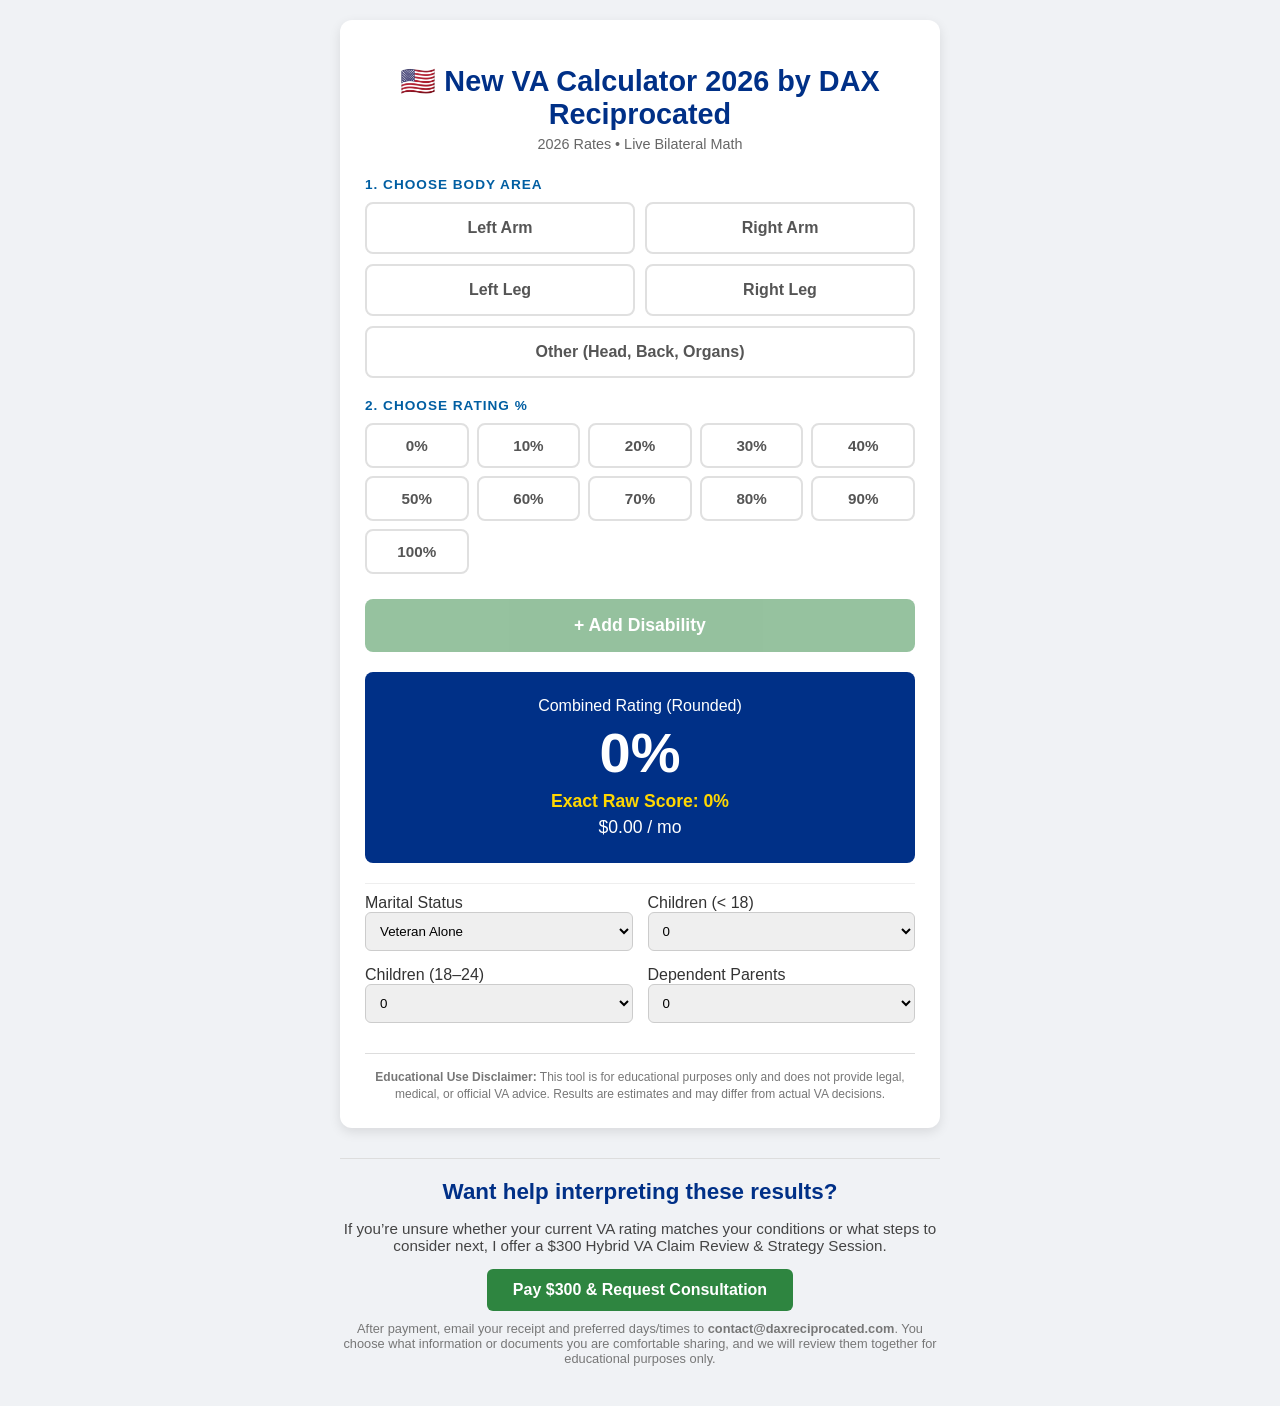
==== calculator.html @ 927fd146 "Update calculator.html" ====
<!DOCTYPE html>
<html lang="en">
<head>
<meta charset="UTF-8">
<meta name="viewport" content="width=device-width, initial-scale=1.0">
<title>New VA Calculator 2026 by DAX Reciprocated</title>

<style>
:root {
    --primary: #003087;
    --secondary: #005ea2;
    --accent: #e1f3f8;
    --text: #333;
    --bilateral: #1a73e8;
}

body {
    font-family: -apple-system, BlinkMacSystemFont, "Segoe UI", Roboto, Helvetica, Arial, sans-serif;
    max-width: 600px;
    margin: 0 auto;
    padding: 20px;
    background: #f0f2f5;
    color: var(--text);
}

.card {
    background: white;
    padding: 25px;
    border-radius: 12px;
    box-shadow: 0 4px 12px rgba(0,0,0,0.1);
}

h1 {
    text-align: center;
    color: var(--primary);
    margin-bottom: 5px;
    font-size: 1.8rem;
}

.subtitle {
    text-align: center;
    color: #666;
    font-size: 0.9em;
    margin-bottom: 25px;
}

.section-title {
    font-weight: 700;
    color: var(--secondary);
    margin-bottom: 10px;
    display: block;
    text-transform: uppercase;
    font-size: 0.85rem;
    letter-spacing: 1px;
}

.body-grid {
    display: grid;
    grid-template-columns: 1fr 1fr;
    gap: 10px;
    margin-bottom: 20px;
}

.percent-grid {
    display: grid;
    grid-template-columns: repeat(5, 1fr);
    gap: 8px;
    margin-bottom: 25px;
}

.btn-body, .btn-percent {
    padding: 15px;
    border: 2px solid #e0e0e0;
    border-radius: 8px;
    background: white;
    cursor: pointer;
    font-size: 1rem;
    font-weight: 600;
    color: #555;
    transition: all 0.2s;
}

.btn-percent {
    padding: 12px 0;
    font-size: 0.95rem;
}

.btn-body:hover, .btn-percent:hover {
    border-color: var(--secondary);
    background: #f9f9f9;
}

.selected {
    background: var(--secondary) !important;
    color: white !important;
    border-color: var(--primary) !important;
}

.full-width {
    grid-column: span 2;
}

.btn-add {
    width: 100%;
    background: #2e8540;
    color: white;
    border: none;
    padding: 16px;
    font-size: 1.1rem;
    border-radius: 8px;
    cursor: pointer;
    font-weight: bold;
    margin-bottom: 20px;
    opacity: 0.5;
    pointer-events: none;
    transition: opacity 0.2s;
}

.btn-add.active {
    opacity: 1;
    pointer-events: auto;
}

.result-box {
    background: var(--primary);
    color: white;
    border-radius: 8px;
    padding: 25px;
    text-align: center;
    margin-bottom: 20px;
}

.big-rate {
    font-size: 3.5rem;
    font-weight: 800;
    line-height: 1;
    margin: 10px 0;
}

.sub-rate {
    font-size: 1.1rem;
    color: #ffd700;
    font-weight: bold;
    margin-bottom: 5px;
}

.pay-rate {
    font-size: 1.1rem;
}

.bilateral-box {
    background: #e8f0fe;
    border-left: 5px solid var(--bilateral);
    padding: 15px;
    margin-bottom: 20px;
    border-radius: 4px;
    display: none;
}

.bilateral-title {
    color: var(--bilateral);
    font-weight: bold;
    margin-bottom: 5px;
    display: flex;
    align-items: center;
    gap: 5px;
}

.math-step {
    font-size: 0.9rem;
    margin-bottom: 4px;
    color: #444;
}

.list-container {
    background: #f8f9fa;
    border-radius: 8px;
    border: 1px solid #eee;
    margin-bottom: 20px;
}

.list-item {
    display: flex;
    justify-content: space-between;
    padding: 12px 15px;
    border-bottom: 1px solid #e0e0e0;
    font-size: 0.95rem;
}

.delete-btn {
    color: #d93025;
    cursor: pointer;
    font-weight: bold;
    padding-left: 10px;
}

.disclaimer {
    font-size: 0.75rem;
    color: #777;
    text-align: center;
    margin-top: 30px;
    line-height: 1.4;
    border-top: 1px solid #ddd;
    padding-top: 15px;
}

.settings {
    display: grid;
    grid-template-columns: 1fr 1fr;
    gap: 15px;
    padding-top: 10px;
    border-top: 1px solid #eee;
    margin-bottom: 20px;
}

select, input {
    width: 100%;
    padding: 10px;
    border: 1px solid #ccc;
    border-radius: 6px;
}
</style>
</head>

<body>
<div class="card">
    <h1>🇺🇸 New VA Calculator 2026 by DAX Reciprocated</h1>
    <div class="subtitle">2026 Rates • Live Bilateral Math</div>

    <!-- BODY AREA SELECTION -->
    <label class="section-title">1. Choose Body Area</label>
    <div class="body-grid">
        <button class="btn-body" onclick="setPart('Left Arm', 'upper', this)">Left Arm</button>
        <button class="btn-body" onclick="setPart('Right Arm', 'upper', this)">Right Arm</button>
        <button class="btn-body" onclick="setPart('Left Leg', 'lower', this)">Left Leg</button>
        <button class="btn-body" onclick="setPart('Right Leg', 'lower', this)">Right Leg</button>
        <button class="btn-body full-width" onclick="setPart('Other / Systemic', 'other', this)">Other (Head, Back, Organs)</button>
    </div>

    <!-- PERCENTAGE SELECTION -->
    <label class="section-title">2. Choose Rating %</label>
    <div class="percent-grid">
        <button class="btn-percent" onclick="setPercent(0, this)">0%</button>
        <button class="btn-percent" onclick="setPercent(10, this)">10%</button>
        <button class="btn-percent" onclick="setPercent(20, this)">20%</button>
        <button class="btn-percent" onclick="setPercent(30, this)">30%</button>
        <button class="btn-percent" onclick="setPercent(40, this)">40%</button>
        <button class="btn-percent" onclick="setPercent(50, this)">50%</button>
        <button class="btn-percent" onclick="setPercent(60, this)">60%</button>
        <button class="btn-percent" onclick="setPercent(70, this)">70%</button>
        <button class="btn-percent" onclick="setPercent(80, this)">80%</button>
        <button class="btn-percent" onclick="setPercent(90, this)">90%</button>
        <button class="btn-percent" onclick="setPercent(100, this)">100%</button>
    </div>

    <!-- ADD DISABILITY BUTTON -->
    <button id="addBtn" class="btn-add" onclick="addItem()">+ Add Disability</button>

    <!-- RESULTS -->
    <div class="result-box">
        <div class="details">Combined Rating (Rounded)</div>
        <div class="big-rate" id="finalRating">0%</div>
        <div class="sub-rate" id="rawRating">Exact Raw Score: 0%</div>
        <div class="pay-rate" id="monthlyPay">$0.00 / mo</div>
    </div>

    <div class="bilateral-box" id="bilateralBox">
        <div class="bilateral-title">⚡ Bilateral Factor Applied</div>
        <div id="bilateralMath"></div>
    </div>

    <!-- LIST OF ADDED ITEMS -->
    <div class="list-container" id="listContainer" style="display:none;"></div>

    <!-- DEPENDENCY SETTINGS -->
    <div class="settings">
        <div>
            <label>Marital Status</label>
            <select id="status" onchange="calculate()">
                <option value="single">Veteran Alone</option>
                <option value="spouse">Married</option>
            </select>
        </div>

        <div>
            <label>Children (&lt; 18)</label>
            <select id="childrenUnder18" onchange="calculate()">
                <option value="0">0</option>
                <option value="1">1</option>
                <option value="2">2</option>
                <option value="3">3</option>
                <option value="4">4</option>
            </select>
        </div>

        <div>
            <label>Children (18–24)</label>
            <select id="children18to24" onchange="calculate()">
                <option value="0">0</option>
                <option value="1">1</option>
                <option value="2">2</option>
                <option value="3">3</option>
                <option value="4">4</option>
            </select>
        </div>

        <div>
            <label>Dependent Parents</label>
            <select id="parents" onchange="calculate()">
                <option value="0">0</option>
                <option value="1">1 Parent</option>
                <option value="2">2 Parents</option>
            </select>
        </div>
    </div>

    <!-- DISCLAIMER -->
    <div class="disclaimer">
        <strong>Educational Use Disclaimer:</strong> This tool is for educational purposes only and does not provide legal, medical, or official VA advice. Results are estimates and may differ from actual VA decisions.
    </div>
</div>

<!-- CONSULTATION CTA -->
<div style="max-width: 600px; margin: 30px auto 20px; text-align: center;">
    <hr style="margin-bottom: 20px; border: none; border-top: 1px solid #ddd;">
    <h2 style="font-size: 1.4rem; margin-bottom: 10px; color: #003087;">
        Want help interpreting these results?
    </h2>
    <p style="font-size: 0.95rem; margin-bottom: 15px; color: #444;">
        If you’re unsure whether your current VA rating matches your conditions or what steps to consider next,
        I offer a $300 Hybrid VA Claim Review & Strategy Session.
    </p>
    <a href="https://buy.stripe.com/dRm00iamk8qkeWb2R74Vy00"
       style="display:inline-block;background:#2e8540;color:#fff;padding:12px 26px;border-radius:6px;
              text-decoration:none;font-weight:bold;">
        Pay $300 & Request Consultation
    </a>
    <p style="font-size: 0.8rem; color:#777; margin-top:10px;">
        After payment, email your receipt and preferred days/times to
        <strong>contact@daxreciprocated.com</strong>. You choose what information or documents you are
        comfortable sharing, and we will review them together for educational purposes only.
    </p>
</div>

<script>
    // ==========================
    // VA CALCULATOR LOGIC
    // ==========================
    let items = [];
    let currentSelection = { name: null, type: null, value: null };

    // Example rates object (simplified - replace with full 2026 values)
    const rates = {
        'Left Arm': { upper: 10, lower: 10 },
        'Right Arm': { upper: 10, lower: 10 },
        'Left Leg': { upper: 10, lower: 10 },
        'Right Leg': { upper: 10, lower: 10 },
        'Other / Systemic': { other: 10 }
    };

    function setPart(name, type, btn) {
        currentSelection.name = name;
        currentSelection.type = type;
        Array.from(document.querySelectorAll('.btn-body')).forEach(b => b.classList.remove('selected'));
        btn.classList.add('selected');
        checkAddButton();
    }

    function setPercent(val, btn) {
        currentSelection.value = val;
        Array.from(document.querySelectorAll('.btn-percent')).forEach(b => b.classList.remove('selected'));
        btn.classList.add('selected');
        checkAddButton();
    }

    function checkAddButton() {
        const addBtn = document.getElementById('addBtn');
        addBtn.classList.toggle('active', currentSelection.name && currentSelection.value !== null);
    }

    function addItem() {
        if (!currentSelection.name || currentSelection.value === null) return;
        items.push({...currentSelection});
        currentSelection = { name: null, type: null, value: null };
        Array.from(document.querySelectorAll('.btn-body, .btn-percent')).forEach(b => b.classList.remove('selected'));
        document.getElementById('addBtn').classList.remove('active');
        renderList();
        calculate();
    }

    function renderList() {
        const container = document.getElementById('listContainer');
        container.innerHTML = '';
        if (!items.length) { container.style.display = 'none'; return; }
        container.style.display = 'block';
        items.forEach((item, idx) => {
            const div = document.createElement('div');
            div.className = 'list-item';
            div.innerHTML = `${item.name} - ${item.value}% <span class="delete-btn" onclick="deleteItem(${idx})">×</span>`;
            container.appendChild(div);
        });
    }

    function deleteItem(idx) {
        items.splice(idx, 1);
        renderList();
        calculate();
    }

    function vaCombine() {
        // Simple example: sum all ratings with maximum 100%
        let raw = items.reduce((sum, i) => sum + i.value, 0);
        if (raw > 100) raw = 100;
        return raw;
    }

    function calculate() {
        const raw = vaCombine();
        document.getElementById('rawRating').innerText = `Exact Raw Score: ${raw}%`;
        document.getElementById('finalRating').innerText = `${Math.round(raw)}%`;
        document.getElementById('monthlyPay').innerText = `$${Math.round(raw*15)} / mo`; // example pay calc
    }
</script>

</body>
</html>
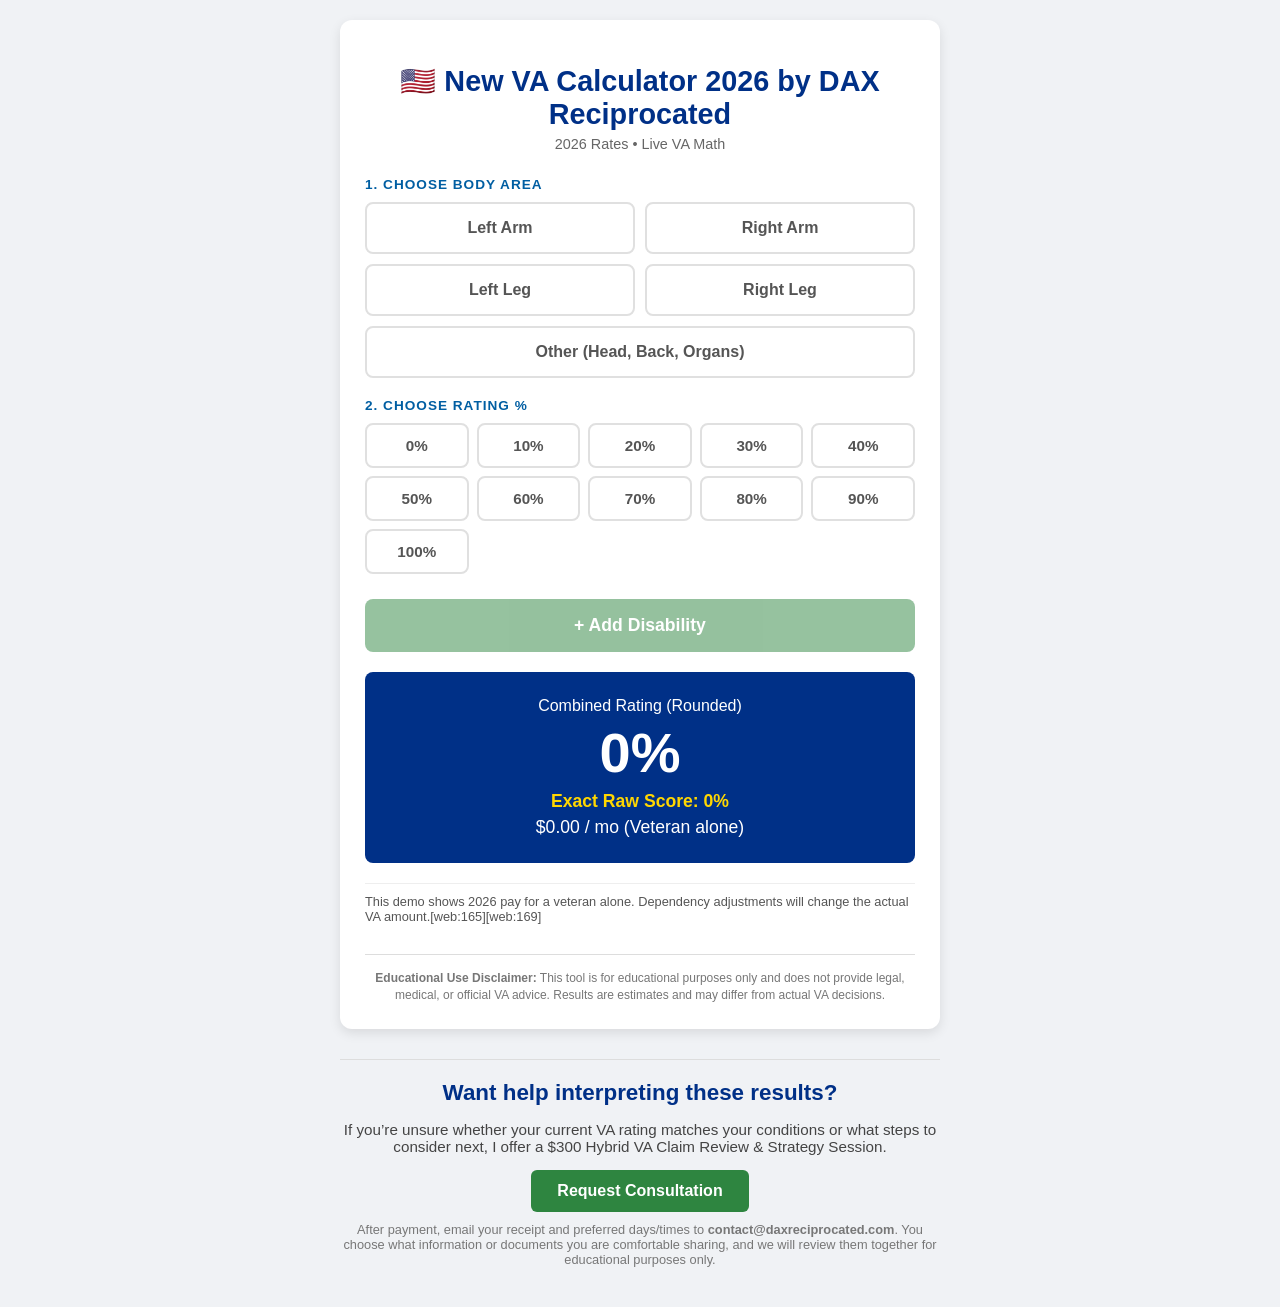
==== commit c1b4c77a: "Update calculator.html" ====
--- a/calculator.html
+++ b/calculator.html
@@ -225,7 +225,7 @@
 <body>
 <div class="card">
     <h1>🇺🇸 New VA Calculator 2026 by DAX Reciprocated</h1>
-    <div class="subtitle">2026 Rates • Live Bilateral Math</div>
+    <div class="subtitle">2026 Rates • Live VA Math</div>
 
     <!-- BODY AREA SELECTION -->
     <label class="section-title">1. Choose Body Area</label>
@@ -261,56 +261,16 @@
         <div class="details">Combined Rating (Rounded)</div>
         <div class="big-rate" id="finalRating">0%</div>
         <div class="sub-rate" id="rawRating">Exact Raw Score: 0%</div>
-        <div class="pay-rate" id="monthlyPay">$0.00 / mo</div>
-    </div>
-
-    <div class="bilateral-box" id="bilateralBox">
-        <div class="bilateral-title">⚡ Bilateral Factor Applied</div>
-        <div id="bilateralMath"></div>
+        <div class="pay-rate" id="monthlyPay">$0.00 / mo (Veteran alone)</div>
     </div>
 
     <!-- LIST OF ADDED ITEMS -->
     <div class="list-container" id="listContainer" style="display:none;"></div>
 
-    <!-- DEPENDENCY SETTINGS -->
+    <!-- SIMPLE SETTINGS NOTE -->
     <div class="settings">
-        <div>
-            <label>Marital Status</label>
-            <select id="status" onchange="calculate()">
-                <option value="single">Veteran Alone</option>
-                <option value="spouse">Married</option>
-            </select>
-        </div>
-
-        <div>
-            <label>Children (&lt; 18)</label>
-            <select id="childrenUnder18" onchange="calculate()">
-                <option value="0">0</option>
-                <option value="1">1</option>
-                <option value="2">2</option>
-                <option value="3">3</option>
-                <option value="4">4</option>
-            </select>
-        </div>
-
-        <div>
-            <label>Children (18–24)</label>
-            <select id="children18to24" onchange="calculate()">
-                <option value="0">0</option>
-                <option value="1">1</option>
-                <option value="2">2</option>
-                <option value="3">3</option>
-                <option value="4">4</option>
-            </select>
-        </div>
-
-        <div>
-            <label>Dependent Parents</label>
-            <select id="parents" onchange="calculate()">
-                <option value="0">0</option>
-                <option value="1">1 Parent</option>
-                <option value="2">2 Parents</option>
-            </select>
+        <div style="grid-column: span 2; font-size:0.8rem; color:#555;">
+            This demo shows 2026 pay for a veteran alone. Dependency adjustments will change the actual VA amount.[web:165][web:169]
         </div>
     </div>
 
@@ -333,7 +293,7 @@
     <a href="https://buy.stripe.com/dRm00iamk8qkeWb2R74Vy00"
        style="display:inline-block;background:#2e8540;color:#fff;padding:12px 26px;border-radius:6px;
               text-decoration:none;font-weight:bold;">
-        Pay $300 & Request Consultation
+        Request Consultation
     </a>
     <p style="font-size: 0.8rem; color:#777; margin-top:10px;">
         After payment, email your receipt and preferred days/times to
@@ -343,83 +303,125 @@
 </div>
 
 <script>
-    // ==========================
-    // VA CALCULATOR LOGIC
-    // ==========================
-    let items = [];
-    let currentSelection = { name: null, type: null, value: null };
-
-    // Example rates object (simplified - replace with full 2026 values)
-    const rates = {
-        'Left Arm': { upper: 10, lower: 10 },
-        'Right Arm': { upper: 10, lower: 10 },
-        'Left Leg': { upper: 10, lower: 10 },
-        'Right Leg': { upper: 10, lower: 10 },
-        'Other / Systemic': { other: 10 }
-    };
-
-    function setPart(name, type, btn) {
-        currentSelection.name = name;
-        currentSelection.type = type;
-        Array.from(document.querySelectorAll('.btn-body')).forEach(b => b.classList.remove('selected'));
-        btn.classList.add('selected');
-        checkAddButton();
+// ==========================
+// VA CALCULATOR LOGIC (2026)
+// ==========================
+let items = [];
+let currentSelection = { name: null, type: null, value: null };
+
+// 2026 VA monthly pay for a veteran alone (no dependents).[web:169]
+const payTable2026_single = {
+    0: 0.00,
+    10: 180.42,
+    20: 356.66,
+    30: 552.47,
+    40: 795.84,
+    50: 1132.90,
+    60: 1435.02,
+    70: 1808.45,
+    80: 2102.15,
+    90: 2362.30,
+    100: 3938.58
+};
+
+// BODY PART SELECTION
+function setPart(name, type, btn) {
+    currentSelection.name = name;
+    currentSelection.type = type;
+    document.querySelectorAll('.btn-body').forEach(b => b.classList.remove('selected'));
+    btn.classList.add('selected');
+    checkAddButton();
+}
+
+// PERCENT SELECTION
+function setPercent(val, btn) {
+    currentSelection.value = val;
+    document.querySelectorAll('.btn-percent').forEach(b => b.classList.remove('selected'));
+    btn.classList.add('selected');
+    checkAddButton();
+}
+
+function checkAddButton() {
+    const addBtn = document.getElementById('addBtn');
+    const ready = currentSelection.name && currentSelection.value !== null;
+    if (ready) {
+        addBtn.classList.add('active');
+    } else {
+        addBtn.classList.remove('active');
     }
-
-    function setPercent(val, btn) {
-        currentSelection.value = val;
-        Array.from(document.querySelectorAll('.btn-percent')).forEach(b => b.classList.remove('selected'));
-        btn.classList.add('selected');
-        checkAddButton();
+}
+
+// ADD ITEM
+function addItem() {
+    if (!currentSelection.name || currentSelection.value === null) return;
+    items.push({ ...currentSelection });
+    currentSelection = { name: null, type: null, value: null };
+    document.querySelectorAll('.btn-body, .btn-percent').forEach(b => b.classList.remove('selected'));
+    document.getElementById('addBtn').classList.remove('active');
+    renderList();
+    calculate();
+}
+
+// RENDER LIST
+function renderList() {
+    const container = document.getElementById('listContainer');
+    container.innerHTML = '';
+    if (!items.length) {
+        container.style.display = 'none';
+        return;
     }
-
-    function checkAddButton() {
-        const addBtn = document.getElementById('addBtn');
-        addBtn.classList.toggle('active', currentSelection.name && currentSelection.value !== null);
-    }
-
-    function addItem() {
-        if (!currentSelection.name || currentSelection.value === null) return;
-        items.push({...currentSelection});
-        currentSelection = { name: null, type: null, value: null };
-        Array.from(document.querySelectorAll('.btn-body, .btn-percent')).forEach(b => b.classList.remove('selected'));
-        document.getElementById('addBtn').classList.remove('active');
-        renderList();
-        calculate();
-    }
-
-    function renderList() {
-        const container = document.getElementById('listContainer');
-        container.innerHTML = '';
-        if (!items.length) { container.style.display = 'none'; return; }
-        container.style.display = 'block';
-        items.forEach((item, idx) => {
-            const div = document.createElement('div');
-            div.className = 'list-item';
-            div.innerHTML = `${item.name} - ${item.value}% <span class="delete-btn" onclick="deleteItem(${idx})">×</span>`;
-            container.appendChild(div);
-        });
-    }
-
-    function deleteItem(idx) {
-        items.splice(idx, 1);
-        renderList();
-        calculate();
-    }
-
-    function vaCombine() {
-        // Simple example: sum all ratings with maximum 100%
-        let raw = items.reduce((sum, i) => sum + i.value, 0);
-        if (raw > 100) raw = 100;
-        return raw;
-    }
-
-    function calculate() {
-        const raw = vaCombine();
-        document.getElementById('rawRating').innerText = `Exact Raw Score: ${raw}%`;
-        document.getElementById('finalRating').innerText = `${Math.round(raw)}%`;
-        document.getElementById('monthlyPay').innerText = `$${Math.round(raw*15)} / mo`; // example pay calc
-    }
+    container.style.display = 'block';
+    items.forEach((item, idx) => {
+        const div = document.createElement('div');
+        div.className = 'list-item';
+        div.innerHTML = `
+            <span>${item.name} - ${item.value}%</span>
+            <span class="delete-btn" onclick="deleteItem(${idx})">×</span>
+        `;
+        container.appendChild(div);
+    });
+}
+
+function deleteItem(idx) {
+    items.splice(idx, 1);
+    renderList();
+    calculate();
+}
+
+// TRUE VA COMBINED RATING MATH.[web:170][web:173][web:179]
+function vaCombine(ratings) {
+    if (!ratings.length) return 0;
+
+    // Sort from highest to lowest
+    const sorted = ratings.slice().sort((a, b) => b - a);
+
+    let efficiency = 100;
+    sorted.forEach(r => {
+        efficiency = efficiency * (1 - r / 100);
+    });
+
+    const rawDisabled = 100 - efficiency;
+    return rawDisabled;
+}
+
+function roundToNearest10(val) {
+    return Math.round(val / 10) * 10;
+}
+
+// MAIN CALC
+function calculate() {
+    const ratings = items.map(i => i.value).filter(v => v > 0);
+
+    const raw = vaCombine(ratings);
+    const rounded = roundToNearest10(raw);
+
+    const rawDisplay = raw.toFixed(1);
+    const pay = payTable2026_single[rounded] || 0;
+
+    document.getElementById('rawRating').innerText = `Exact Raw Score: ${rawDisplay}%`;
+    document.getElementById('finalRating').innerText = `${rounded}%`;
+    document.getElementById('monthlyPay').innerText = `$${pay.toFixed(2)} / mo (Veteran alone)`;
+}
 </script>
 
 </body>
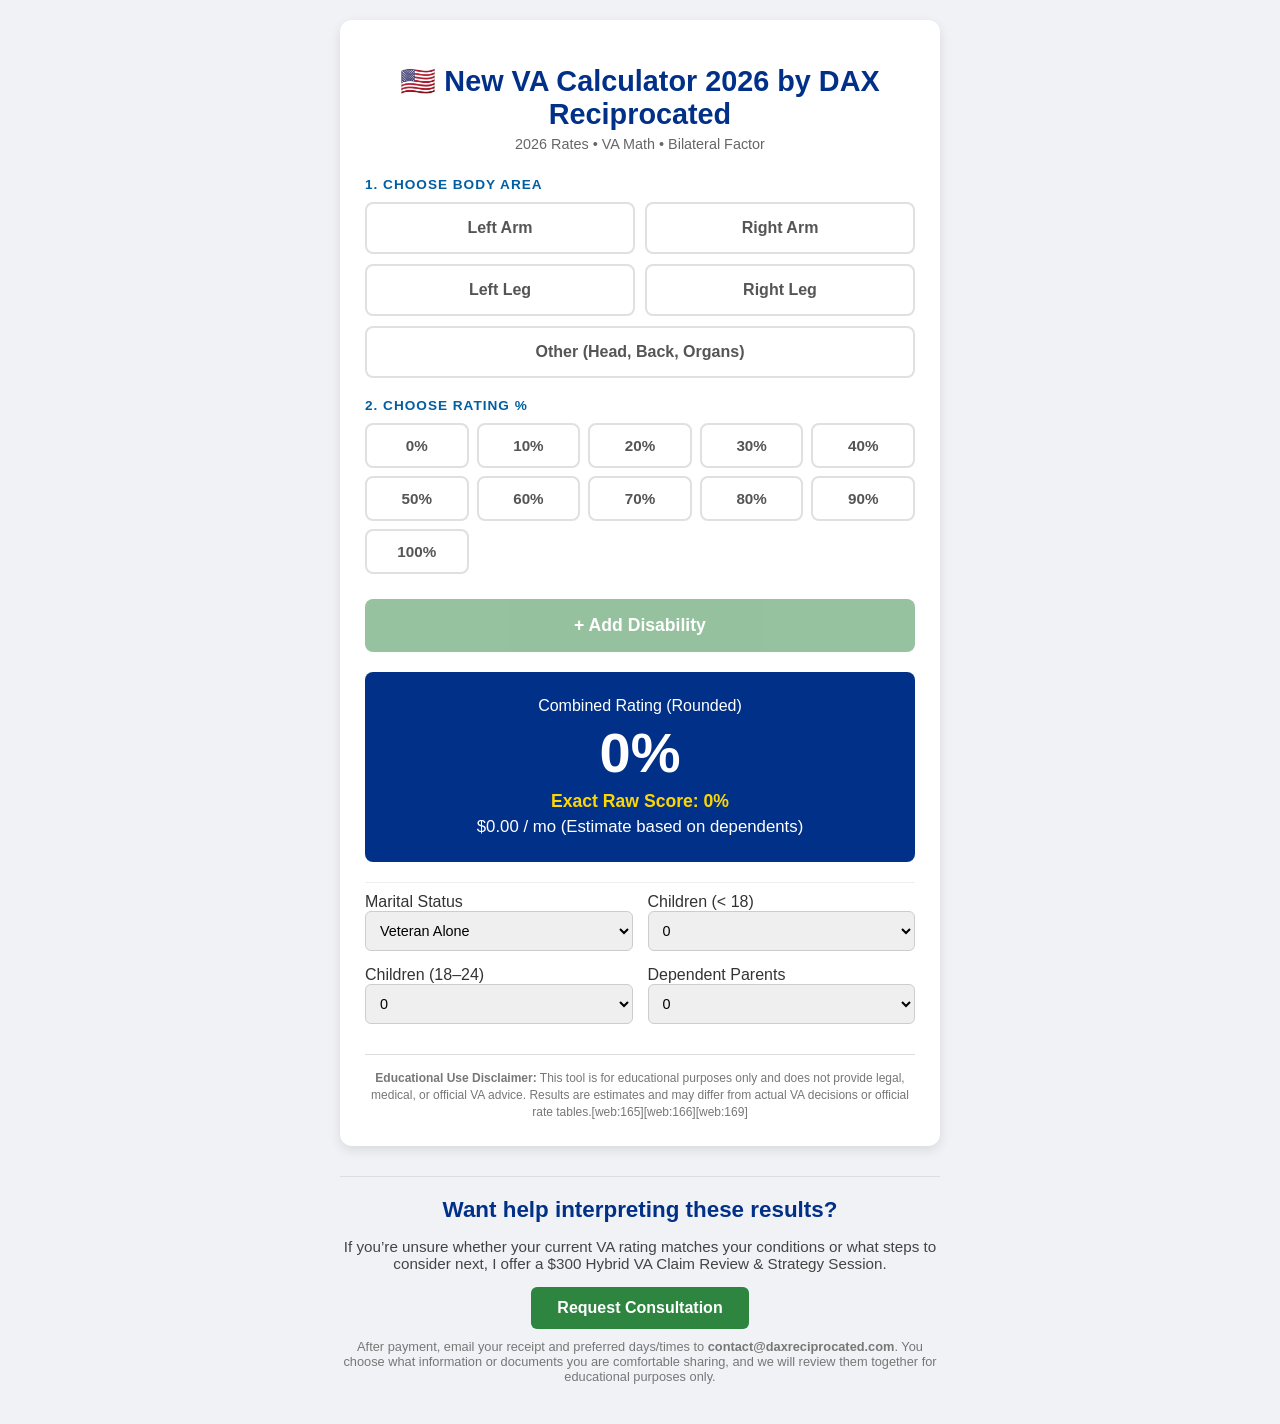
==== commit ccb672c0: "Update calculator.html" ====
--- a/calculator.html
+++ b/calculator.html
@@ -145,7 +145,7 @@
 }
 
 .pay-rate {
-    font-size: 1.1rem;
+    font-size: 1.05rem;
 }
 
 .bilateral-box {
@@ -218,6 +218,7 @@
     padding: 10px;
     border: 1px solid #ccc;
     border-radius: 6px;
+    font-size: 0.9rem;
 }
 </style>
 </head>
@@ -225,7 +226,7 @@
 <body>
 <div class="card">
     <h1>🇺🇸 New VA Calculator 2026 by DAX Reciprocated</h1>
-    <div class="subtitle">2026 Rates • Live VA Math</div>
+    <div class="subtitle">2026 Rates • VA Math • Bilateral Factor</div>
 
     <!-- BODY AREA SELECTION -->
     <label class="section-title">1. Choose Body Area</label>
@@ -261,22 +262,63 @@
         <div class="details">Combined Rating (Rounded)</div>
         <div class="big-rate" id="finalRating">0%</div>
         <div class="sub-rate" id="rawRating">Exact Raw Score: 0%</div>
-        <div class="pay-rate" id="monthlyPay">$0.00 / mo (Veteran alone)</div>
+        <div class="pay-rate" id="monthlyPay">$0.00 / mo (Estimate based on dependents)</div>
+    </div>
+
+    <!-- BILATERAL DETAILS -->
+    <div class="bilateral-box" id="bilateralBox">
+        <div class="bilateral-title">⚡ Bilateral Factor Applied (Educational Example)</div>
+        <div id="bilateralMath"></div>
     </div>
 
     <!-- LIST OF ADDED ITEMS -->
     <div class="list-container" id="listContainer" style="display:none;"></div>
 
-    <!-- SIMPLE SETTINGS NOTE -->
+    <!-- DEPENDENCY SETTINGS -->
     <div class="settings">
-        <div style="grid-column: span 2; font-size:0.8rem; color:#555;">
-            This demo shows 2026 pay for a veteran alone. Dependency adjustments will change the actual VA amount.[web:165][web:169]
+        <div>
+            <label>Marital Status</label>
+            <select id="status" onchange="calculate()">
+                <option value="single">Veteran Alone</option>
+                <option value="spouse">Married</option>
+            </select>
+        </div>
+
+        <div>
+            <label>Children (&lt; 18)</label>
+            <select id="childrenUnder18" onchange="calculate()">
+                <option value="0">0</option>
+                <option value="1">1</option>
+                <option value="2">2</option>
+                <option value="3">3</option>
+                <option value="4">4</option>
+            </select>
+        </div>
+
+        <div>
+            <label>Children (18–24)</label>
+            <select id="children18to24" onchange="calculate()">
+                <option value="0">0</option>
+                <option value="1">1</option>
+                <option value="2">2</option>
+                <option value="3">3</option>
+                <option value="4">4</option>
+            </select>
+        </div>
+
+        <div>
+            <label>Dependent Parents</label>
+            <select id="parents" onchange="calculate()">
+                <option value="0">0</option>
+                <option value="1">1 Parent</option>
+                <option value="2">2 Parents</option>
+            </select>
         </div>
     </div>
 
     <!-- DISCLAIMER -->
     <div class="disclaimer">
-        <strong>Educational Use Disclaimer:</strong> This tool is for educational purposes only and does not provide legal, medical, or official VA advice. Results are estimates and may differ from actual VA decisions.
+        <strong>Educational Use Disclaimer:</strong> This tool is for educational purposes only and does not provide legal, medical, or official VA advice. Results are estimates and may differ from actual VA decisions or official rate tables.[web:165][web:166][web:169]
     </div>
 </div>
 
@@ -309,19 +351,55 @@
 let items = [];
 let currentSelection = { name: null, type: null, value: null };
 
-// 2026 VA monthly pay for a veteran alone (no dependents).[web:169]
-const payTable2026_single = {
-    0: 0.00,
-    10: 180.42,
-    20: 356.66,
-    30: 552.47,
-    40: 795.84,
-    50: 1132.90,
-    60: 1435.02,
-    70: 1808.45,
-    80: 2102.15,
-    90: 2362.30,
-    100: 3938.58
+// Simplified 2026 pay lookup for key dependency combos.[web:172][web:181][web:183]
+const payTable2026 = {
+    // Veteran alone
+    single: {
+        0: 0.00,
+        10: 180.42,
+        20: 356.66,
+        30: 552.47,
+        40: 795.84,
+        50: 1132.90,
+        60: 1435.02,
+        70: 1808.45,
+        80: 2102.15,
+        90: 2362.30,
+        100: 3938.58
+    },
+    // Veteran with spouse, no children, no parents (approx).
+    spouse: {
+        30: 621.47,
+        40: 887.84,
+        50: 1248.90,
+        60: 1566.02,
+        70: 1944.45,
+        80: 2261.15,
+        90: 2540.30,
+        100: 4187.99
+    },
+    // Veteran with one child only (no spouse/parents).[web:172]
+    single_child: {
+        30: 596.47,
+        40: 853.84,
+        50: 1205.90,
+        60: 1523.02,
+        70: 1910.45,
+        80: 2219.15,
+        90: 2494.30,
+        100: 4085.43
+    },
+    // Veteran with spouse + one child (no parents).[web:172][web:183]
+    spouse_child: {
+        30: 666.47,
+        40: 947.84,
+        50: 1322.90,
+        60: 1663.02,
+        70: 2074.45,
+        80: 2406.15,
+        90: 2704.30,
+        100: 4318.99
+    }
 };
 
 // BODY PART SELECTION
@@ -388,18 +466,14 @@
     calculate();
 }
 
-// TRUE VA COMBINED RATING MATH.[web:170][web:173][web:179]
+// VA COMBINED RATING MATH + BILATERAL.[web:170][web:171][web:180][web:182]
 function vaCombine(ratings) {
     if (!ratings.length) return 0;
-
-    // Sort from highest to lowest
     const sorted = ratings.slice().sort((a, b) => b - a);
-
     let efficiency = 100;
     sorted.forEach(r => {
         efficiency = efficiency * (1 - r / 100);
     });
-
     const rawDisabled = 100 - efficiency;
     return rawDisabled;
 }
@@ -408,19 +482,115 @@
     return Math.round(val / 10) * 10;
 }
 
+// Separate ratings into bilateral vs other and apply bilateral factor.
+function applyBilateralFactor() {
+    const bilateralBox = document.getElementById('bilateralBox');
+    const mathDiv = document.getElementById('bilateralMath');
+
+    // Arms/legs for bilateral purposes
+    const bilateralItems = items.filter(i =>
+        i.name === 'Left Arm' ||
+        i.name === 'Right Arm' ||
+        i.name === 'Left Leg' ||
+        i.name === 'Right Leg'
+    ).map(i => i.value).filter(v => v > 0);
+
+    const otherItems = items.filter(i =>
+        i.name === 'Other / Systemic'
+    ).map(i => i.value).filter(v => v > 0);
+
+    // Only apply bilateral if there are at least 2 qualifying ratings.[web:171][web:185]
+    if (bilateralItems.length < 2) {
+        bilateralBox.style.display = 'none';
+        mathDiv.innerHTML = '';
+        return {
+            combinedWithBilateral: vaCombine(bilateralItems.concat(otherItems)),
+            rawBilateralOnly: null
+        };
+    }
+
+    // Step 1: combine bilateral items.
+    const bilateralRaw = vaCombine(bilateralItems);
+    // Step 2: add 10% of that combined value.
+    const bilateralWithFactor = bilateralRaw + (0.10 * bilateralRaw);
+    // Step 3: round bilateral result to one decimal for display.
+    const bilateralDisplay = bilateralWithFactor.toFixed(1);
+
+    // Step 4: combine this bilateral block with the "other" ratings.
+    const combined = vaCombine([bilateralWithFactor, ...otherItems]);
+
+    // Show math steps for educational purposes.
+    bilateralBox.style.display = 'block';
+    mathDiv.innerHTML = '';
+    mathDiv.innerHTML += `<div class="math-step">Bilateral-eligible ratings combined: ${bilateralRaw.toFixed(1)}%</div>`;
+    mathDiv.innerHTML += `<div class="math-step">+ 10% of ${bilateralRaw.toFixed(1)}% = ${(0.10 * bilateralRaw).toFixed(1)}%</div>`;
+    mathDiv.innerHTML += `<div class="math-step">Bilateral block total: ${bilateralDisplay}% (before combining with other ratings)</div>`;
+
+    return {
+        combinedWithBilateral: combined,
+        rawBilateralOnly: bilateralWithFactor
+    };
+}
+
+// Determine dependency key and pick best‑fit pay table entry.
+function getDependencyKeyAndInfo(roundedRating) {
+    const status = document.getElementById('status').value;
+    const childrenUnder18 = parseInt(document.getElementById('childrenUnder18').value, 10) || 0;
+    const children18to24 = parseInt(document.getElementById('children18to24').value, 10) || 0;
+    const parents = parseInt(document.getElementById('parents').value, 10) || 0;
+
+    const totalKids = Math.min(childrenUnder18 + children18to24, 4); // cap at 4
+    const cappedParents = Math.min(parents, 2);
+
+    // Simple mapping for a few common scenarios; everything else is labeled approximate.[web:172][web:181]
+    let key = 'single';
+    let description = 'Veteran alone';
+
+    if (status === 'single') {
+        if (totalKids === 0) {
+            key = 'single';
+            description = 'Veteran alone';
+        } else if (totalKids === 1 && cappedParents === 0) {
+            key = 'single_child';
+            description = 'Veteran with 1 child';
+        } else {
+            key = 'single_child';
+            description = `Veteran with children / parents (approximate)`;
+        }
+    } else if (status === 'spouse') {
+        if (totalKids === 0 && cappedParents === 0) {
+            key = 'spouse';
+            description = 'Veteran with spouse';
+        } else if (totalKids === 1 && cappedParents === 0) {
+            key = 'spouse_child';
+            description = 'Veteran with spouse and 1 child';
+        } else {
+            key = 'spouse_child';
+            description = 'Veteran with spouse, children and/or parents (approximate)';
+        }
+    }
+
+    const table = payTable2026[key] || payTable2026.single;
+    const pay = table[roundedRating];
+
+    return { pay, description };
+}
+
 // MAIN CALC
 function calculate() {
-    const ratings = items.map(i => i.value).filter(v => v > 0);
-
-    const raw = vaCombine(ratings);
+    const { combinedWithBilateral } = applyBilateralFactor();
+
+    const raw = combinedWithBilateral || 0;
     const rounded = roundToNearest10(raw);
-
     const rawDisplay = raw.toFixed(1);
-    const pay = payTable2026_single[rounded] || 0;
+
+    const depInfo = getDependencyKeyAndInfo(rounded);
+    const payVal = depInfo.pay || 0;
+    const payText = payVal ? `$${payVal.toFixed(2)} / mo (${depInfo.description})` : `$0.00 / mo (${depInfo.description})`;
 
     document.getElementById('rawRating').innerText = `Exact Raw Score: ${rawDisplay}%`;
     document.getElementById('finalRating').innerText = `${rounded}%`;
-    document.getElementById('monthlyPay').innerText = `$${pay.toFixed(2)} / mo (Veteran alone)`;
+    document.getElementById('monthlyPay').innerText = payText;
 }
 </script>
 
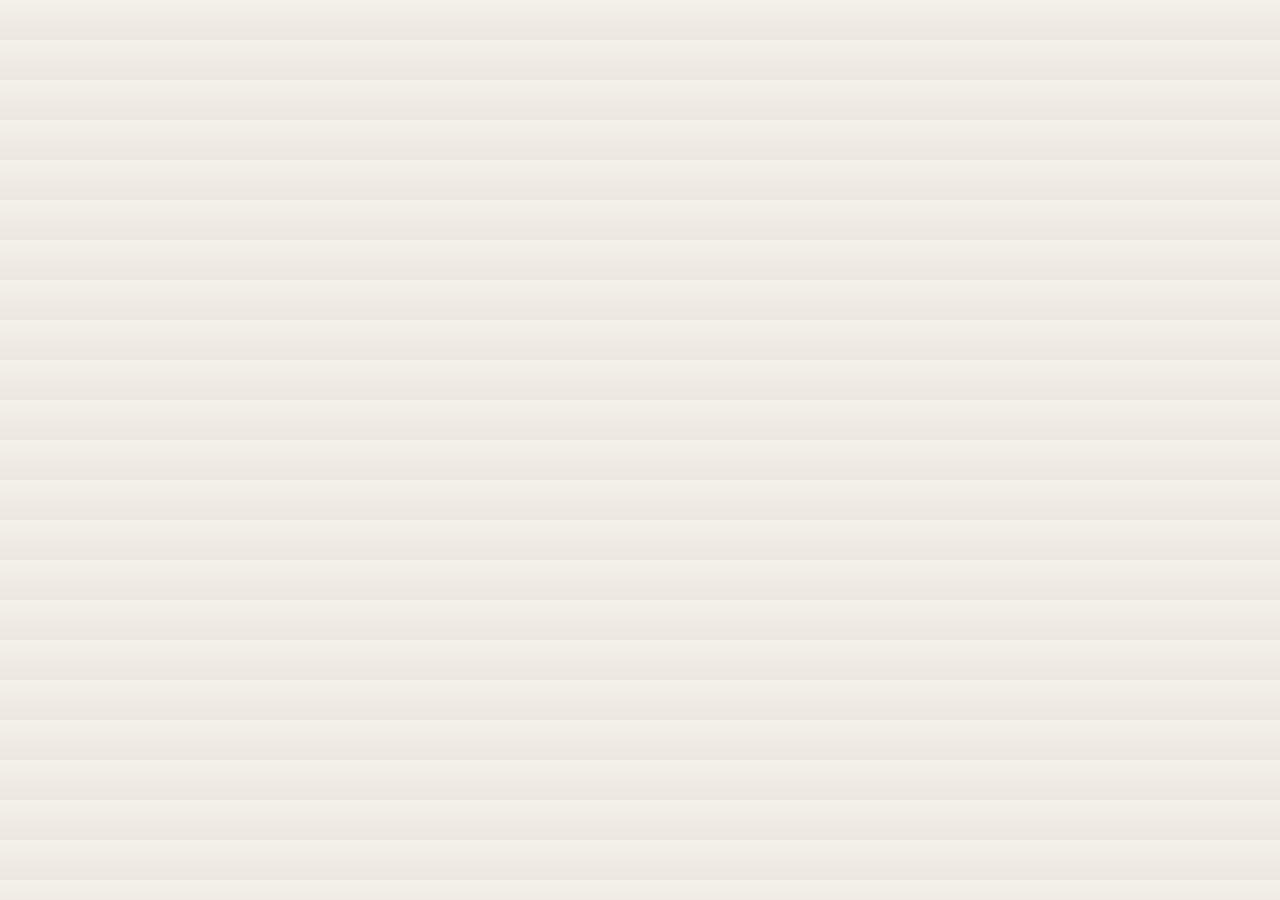
==== commit e6924f4f: "Update calculator.html" ====
--- a/calculator.html
+++ b/calculator.html
@@ -3,596 +3,252 @@
 <head>
 <meta charset="UTF-8">
 <meta name="viewport" content="width=device-width, initial-scale=1.0">
-<title>New VA Calculator 2026 by DAX Reciprocated</title>
-
+<title>VA Disability Calculator 2026 | DAX Reciprocated</title>
 <style>
-:root {
-    --primary: #003087;
-    --secondary: #005ea2;
-    --accent: #e1f3f8;
-    --text: #333;
-    --bilateral: #1a73e8;
-}
-
-body {
-    font-family: -apple-system, BlinkMacSystemFont, "Segoe UI", Roboto, Helvetica, Arial, sans-serif;
-    max-width: 600px;
-    margin: 0 auto;
-    padding: 20px;
-    background: #f0f2f5;
-    color: var(--text);
-}
-
-.card {
-    background: white;
-    padding: 25px;
-    border-radius: 12px;
-    box-shadow: 0 4px 12px rgba(0,0,0,0.1);
-}
-
-h1 {
-    text-align: center;
-    color: var(--primary);
-    margin-bottom: 5px;
-    font-size: 1.8rem;
-}
-
-.subtitle {
-    text-align: center;
-    color: #666;
-    font-size: 0.9em;
-    margin-bottom: 25px;
-}
-
-.section-title {
-    font-weight: 700;
-    color: var(--secondary);
-    margin-bottom: 10px;
-    display: block;
-    text-transform: uppercase;
-    font-size: 0.85rem;
-    letter-spacing: 1px;
-}
-
-.body-grid {
-    display: grid;
-    grid-template-columns: 1fr 1fr;
-    gap: 10px;
-    margin-bottom: 20px;
-}
-
-.percent-grid {
-    display: grid;
-    grid-template-columns: repeat(5, 1fr);
-    gap: 8px;
-    margin-bottom: 25px;
-}
-
-.btn-body, .btn-percent {
-    padding: 15px;
-    border: 2px solid #e0e0e0;
-    border-radius: 8px;
-    background: white;
-    cursor: pointer;
-    font-size: 1rem;
-    font-weight: 600;
-    color: #555;
-    transition: all 0.2s;
-}
-
-.btn-percent {
-    padding: 12px 0;
-    font-size: 0.95rem;
-}
-
-.btn-body:hover, .btn-percent:hover {
-    border-color: var(--secondary);
-    background: #f9f9f9;
-}
-
-.selected {
-    background: var(--secondary) !important;
-    color: white !important;
-    border-color: var(--primary) !important;
-}
-
-.full-width {
-    grid-column: span 2;
-}
-
-.btn-add {
-    width: 100%;
-    background: #2e8540;
-    color: white;
-    border: none;
-    padding: 16px;
-    font-size: 1.1rem;
-    border-radius: 8px;
-    cursor: pointer;
-    font-weight: bold;
-    margin-bottom: 20px;
-    opacity: 0.5;
-    pointer-events: none;
-    transition: opacity 0.2s;
-}
-
-.btn-add.active {
-    opacity: 1;
-    pointer-events: auto;
-}
-
-.result-box {
-    background: var(--primary);
-    color: white;
-    border-radius: 8px;
-    padding: 25px;
-    text-align: center;
-    margin-bottom: 20px;
-}
-
-.big-rate {
-    font-size: 3.5rem;
-    font-weight: 800;
-    line-height: 1;
-    margin: 10px 0;
-}
-
-.sub-rate {
-    font-size: 1.1rem;
-    color: #ffd700;
-    font-weight: bold;
-    margin-bottom: 5px;
-}
-
-.pay-rate {
-    font-size: 1.05rem;
-}
-
-.bilateral-box {
-    background: #e8f0fe;
-    border-left: 5px solid var(--bilateral);
-    padding: 15px;
-    margin-bottom: 20px;
-    border-radius: 4px;
-    display: none;
-}
-
-.bilateral-title {
-    color: var(--bilateral);
-    font-weight: bold;
-    margin-bottom: 5px;
-    display: flex;
-    align-items: center;
-    gap: 5px;
-}
-
-.math-step {
-    font-size: 0.9rem;
-    margin-bottom: 4px;
-    color: #444;
-}
-
-.list-container {
-    background: #f8f9fa;
-    border-radius: 8px;
-    border: 1px solid #eee;
-    margin-bottom: 20px;
-}
-
-.list-item {
-    display: flex;
-    justify-content: space-between;
-    padding: 12px 15px;
-    border-bottom: 1px solid #e0e0e0;
-    font-size: 0.95rem;
-}
-
-.delete-btn {
-    color: #d93025;
-    cursor: pointer;
-    font-weight: bold;
-    padding-left: 10px;
-}
-
-.disclaimer {
-    font-size: 0.75rem;
-    color: #777;
-    text-align: center;
-    margin-top: 30px;
-    line-height: 1.4;
-    border-top: 1px solid #ddd;
-    padding-top: 15px;
-}
-
-.settings {
-    display: grid;
-    grid-template-columns: 1fr 1fr;
-    gap: 15px;
-    padding-top: 10px;
-    border-top: 1px solid #eee;
-    margin-bottom: 20px;
-}
-
-select, input {
-    width: 100%;
-    padding: 10px;
-    border: 1px solid #ccc;
-    border-radius: 6px;
-    font-size: 0.9rem;
-}
-</style>
-</head>
-
-<body>
-<div class="card">
-    <h1>🇺🇸 New VA Calculator 2026 by DAX Reciprocated</h1>
-    <div class="subtitle">2026 Rates • VA Math • Bilateral Factor</div>
-
-    <!-- BODY AREA SELECTION -->
-    <label class="section-title">1. Choose Body Area</label>
-    <div class="body-grid">
-        <button class="btn-body" onclick="setPart('Left Arm', 'upper', this)">Left Arm</button>
-        <button class="btn-body" onclick="setPart('Right Arm', 'upper', this)">Right Arm</button>
-        <button class="btn-body" onclick="setPart('Left Leg', 'lower', this)">Left Leg</button>
-        <button class="btn-body" onclick="setPart('Right Leg', 'lower', this)">Right Leg</button>
-        <button class="btn-body full-width" onclick="setPart('Other / Systemic', 'other', this)">Other (Head, Back, Organs)</button>
-    </div>
-
-    <!-- PERCENTAGE SELECTION -->
-    <label class="section-title">2. Choose Rating %</label>
-    <div class="percent-grid">
-        <button class="btn-percent" onclick="setPercent(0, this)">0%</button>
-        <button class="btn-percent" onclick="setPercent(10, this)">10%</button>
-        <button class="btn-percent" onclick="setPercent(20, this)">20%</button>
-        <button class="btn-percent" onclick="setPercent(30, this)">30%</button>
-        <button class="btn-percent" onclick="setPercent(40, this)">40%</button>
-        <button class="btn-percent" onclick="setPercent(50, this)">50%</button>
-        <button class="btn-percent" onclick="setPercent(60, this)">60%</button>
-        <button class="btn-percent" onclick="setPercent(70, this)">70%</button>
-        <button class="btn-percent" onclick="setPercent(80, this)">80%</button>
-        <button class="btn-percent" onclick="setPercent(90, this)">90%</button>
-        <button class="btn-percent" onclick="setPercent(100, this)">100%</button>
-    </div>
-
-    <!-- ADD DISABILITY BUTTON -->
-    <button id="addBtn" class="btn-add" onclick="addItem()">+ Add Disability</button>
-
-    <!-- RESULTS -->
-    <div class="result-box">
-        <div class="details">Combined Rating (Rounded)</div>
-        <div class="big-rate" id="finalRating">0%</div>
-        <div class="sub-rate" id="rawRating">Exact Raw Score: 0%</div>
-        <div class="pay-rate" id="monthlyPay">$0.00 / mo (Estimate based on dependents)</div>
-    </div>
-
-    <!-- BILATERAL DETAILS -->
-    <div class="bilateral-box" id="bilateralBox">
-        <div class="bilateral-title">⚡ Bilateral Factor Applied (Educational Example)</div>
-        <div id="bilateralMath"></div>
-    </div>
-
-    <!-- LIST OF ADDED ITEMS -->
-    <div class="list-container" id="listContainer" style="display:none;"></div>
-
-    <!-- DEPENDENCY SETTINGS -->
-    <div class="settings">
-        <div>
-            <label>Marital Status</label>
-            <select id="status" onchange="calculate()">
-                <option value="single">Veteran Alone</option>
-                <option value="spouse">Married</option>
-            </select>
-        </div>
-
-        <div>
-            <label>Children (&lt; 18)</label>
-            <select id="childrenUnder18" onchange="calculate()">
-                <option value="0">0</option>
-                <option value="1">1</option>
-                <option value="2">2</option>
-                <option value="3">3</option>
-                <option value="4">4</option>
-            </select>
-        </div>
-
-        <div>
-            <label>Children (18–24)</label>
-            <select id="children18to24" onchange="calculate()">
-                <option value="0">0</option>
-                <option value="1">1</option>
-                <option value="2">2</option>
-                <option value="3">3</option>
-                <option value="4">4</option>
-            </select>
-        </div>
-
-        <div>
-            <label>Dependent Parents</label>
-            <select id="parents" onchange="calculate()">
-                <option value="0">0</option>
-                <option value="1">1 Parent</option>
-                <option value="2">2 Parents</option>
-            </select>
-        </div>
-    </div>
-
-    <!-- DISCLAIMER -->
-    <div class="disclaimer">
-        <strong>Educational Use Disclaimer:</strong> This tool is for educational purposes only and does not provide legal, medical, or official VA advice. Results are estimates and may differ from actual VA decisions or official rate tables.[web:165][web:166][web:169]
-    </div>
-</div>
-
-<!-- CONSULTATION CTA -->
-<div style="max-width: 600px; margin: 30px auto 20px; text-align: center;">
-    <hr style="margin-bottom: 20px; border: none; border-top: 1px solid #ddd;">
-    <h2 style="font-size: 1.4rem; margin-bottom: 10px; color: #003087;">
-        Want help interpreting these results?
-    </h2>
-    <p style="font-size: 0.95rem; margin-bottom: 15px; color: #444;">
-        If you’re unsure whether your current VA rating matches your conditions or what steps to consider next,
-        I offer a $300 Hybrid VA Claim Review & Strategy Session.
-    </p>
-    <a href="https://buy.stripe.com/dRm00iamk8qkeWb2R74Vy00"
-       style="display:inline-block;background:#2e8540;color:#fff;padding:12px 26px;border-radius:6px;
-              text-decoration:none;font-weight:bold;">
-        Request Consultation
-    </a>
-    <p style="font-size: 0.8rem; color:#777; margin-top:10px;">
-        After payment, email your receipt and preferred days/times to
-        <strong>contact@daxreciprocated.com</strong>. You choose what information or documents you are
-        comfortable sharing, and we will review them together for educational purposes only.
-    </p>
-</div>
-
-<script>
-// ==========================
-// VA CALCULATOR LOGIC (2026)
-// ==========================
-let items = [];
-let currentSelection = { name: null, type: null, value: null };
-
-// Simplified 2026 pay lookup for key dependency combos.[web:172][web:181][web:183]
-const payTable2026 = {
-    // Veteran alone
-    single: {
-        0: 0.00,
-        10: 180.42,
-        20: 356.66,
-        30: 552.47,
-        40: 795.84,
-        50: 1132.90,
-        60: 1435.02,
-        70: 1808.45,
-        80: 2102.15,
-        90: 2362.30,
-        100: 3938.58
-    },
-    // Veteran with spouse, no children, no parents (approx).
-    spouse: {
-        30: 621.47,
-        40: 887.84,
-        50: 1248.90,
-        60: 1566.02,
-        70: 1944.45,
-        80: 2261.15,
-        90: 2540.30,
-        100: 4187.99
-    },
-    // Veteran with one child only (no spouse/parents).[web:172]
-    single_child: {
-        30: 596.47,
-        40: 853.84,
-        50: 1205.90,
-        60: 1523.02,
-        70: 1910.45,
-        80: 2219.15,
-        90: 2494.30,
-        100: 4085.43
-    },
-    // Veteran with spouse + one child (no parents).[web:172][web:183]
-    spouse_child: {
-        30: 666.47,
-        40: 947.84,
-        50: 1322.90,
-        60: 1663.02,
-        70: 2074.45,
-        80: 2406.15,
-        90: 2704.30,
-        100: 4318.99
-    }
-};
-
-// BODY PART SELECTION
-function setPart(name, type, btn) {
-    currentSelection.name = name;
-    currentSelection.type = type;
-    document.querySelectorAll('.btn-body').forEach(b => b.classList.remove('selected'));
-    btn.classList.add('selected');
-    checkAddButton();
-}
-
-// PERCENT SELECTION
-function setPercent(val, btn) {
-    currentSelection.value = val;
-    document.querySelectorAll('.btn-percent').forEach(b => b.classList.remove('selected'));
-    btn.classList.add('selected');
-    checkAddButton();
-}
-
-function checkAddButton() {
-    const addBtn = document.getElementById('addBtn');
-    const ready = currentSelection.name && currentSelection.value !== null;
-    if (ready) {
-        addBtn.classList.add('active');
-    } else {
-        addBtn.classList.remove('active');
-    }
-}
-
-// ADD ITEM
-function addItem() {
-    if (!currentSelection.name || currentSelection.value === null) return;
-    items.push({ ...currentSelection });
-    currentSelection = { name: null, type: null, value: null };
-    document.querySelectorAll('.btn-body, .btn-percent').forEach(b => b.classList.remove('selected'));
-    document.getElementById('addBtn').classList.remove('active');
-    renderList();
-    calculate();
-}
-
-// RENDER LIST
-function renderList() {
-    const container = document.getElementById('listContainer');
-    container.innerHTML = '';
-    if (!items.length) {
-        container.style.display = 'none';
-        return;
-    }
-    container.style.display = 'block';
-    items.forEach((item, idx) => {
-        const div = document.createElement('div');
-        div.className = 'list-item';
-        div.innerHTML = `
-            <span>${item.name} - ${item.value}%</span>
-            <span class="delete-btn" onclick="deleteItem(${idx})">×</span>
-        `;
-        container.appendChild(div);
-    });
-}
-
-function deleteItem(idx) {
-    items.splice(idx, 1);
-    renderList();
-    calculate();
-}
-
-// VA COMBINED RATING MATH + BILATERAL.[web:170][web:171][web:180][web:182]
-function vaCombine(ratings) {
-    if (!ratings.length) return 0;
-    const sorted = ratings.slice().sort((a, b) => b - a);
-    let efficiency = 100;
-    sorted.forEach(r => {
-        efficiency = efficiency * (1 - r / 100);
-    });
-    const rawDisabled = 100 - efficiency;
-    return rawDisabled;
-}
-
-function roundToNearest10(val) {
-    return Math.round(val / 10) * 10;
-}
-
-// Separate ratings into bilateral vs other and apply bilateral factor.
-function applyBilateralFactor() {
-    const bilateralBox = document.getElementById('bilateralBox');
-    const mathDiv = document.getElementById('bilateralMath');
-
-    // Arms/legs for bilateral purposes
-    const bilateralItems = items.filter(i =>
-        i.name === 'Left Arm' ||
-        i.name === 'Right Arm' ||
-        i.name === 'Left Leg' ||
-        i.name === 'Right Leg'
-    ).map(i => i.value).filter(v => v > 0);
-
-    const otherItems = items.filter(i =>
-        i.name === 'Other / Systemic'
-    ).map(i => i.value).filter(v => v > 0);
-
-    // Only apply bilateral if there are at least 2 qualifying ratings.[web:171][web:185]
-    if (bilateralItems.length < 2) {
-        bilateralBox.style.display = 'none';
-        mathDiv.innerHTML = '';
-        return {
-            combinedWithBilateral: vaCombine(bilateralItems.concat(otherItems)),
-            rawBilateralOnly: null
-        };
-    }
-
-    // Step 1: combine bilateral items.
-    const bilateralRaw = vaCombine(bilateralItems);
-    // Step 2: add 10% of that combined value.
-    const bilateralWithFactor = bilateralRaw + (0.10 * bilateralRaw);
-    // Step 3: round bilateral result to one decimal for display.
-    const bilateralDisplay = bilateralWithFactor.toFixed(1);
-
-    // Step 4: combine this bilateral block with the "other" ratings.
-    const combined = vaCombine([bilateralWithFactor, ...otherItems]);
-
-    // Show math steps for educational purposes.
-    bilateralBox.style.display = 'block';
-    mathDiv.innerHTML = '';
-    mathDiv.innerHTML += `<div class="math-step">Bilateral-eligible ratings combined: ${bilateralRaw.toFixed(1)}%</div>`;
-    mathDiv.innerHTML += `<div class="math-step">+ 10% of ${bilateralRaw.toFixed(1)}% = ${(0.10 * bilateralRaw).toFixed(1)}%</div>`;
-    mathDiv.innerHTML += `<div class="math-step">Bilateral block total: ${bilateralDisplay}% (before combining with other ratings)</div>`;
-
-    return {
-        combinedWithBilateral: combined,
-        rawBilateralOnly: bilateralWithFactor
-    };
-}
-
-// Determine dependency key and pick best‑fit pay table entry.
-function getDependencyKeyAndInfo(roundedRating) {
-    const status = document.getElementById('status').value;
-    const childrenUnder18 = parseInt(document.getElementById('childrenUnder18').value, 10) || 0;
-    const children18to24 = parseInt(document.getElementById('children18to24').value, 10) || 0;
-    const parents = parseInt(document.getElementById('parents').value, 10) || 0;
-
-    const totalKids = Math.min(childrenUnder18 + children18to24, 4); // cap at 4
-    const cappedParents = Math.min(parents, 2);
-
-    // Simple mapping for a few common scenarios; everything else is labeled approximate.[web:172][web:181]
-    let key = 'single';
-    let description = 'Veteran alone';
-
-    if (status === 'single') {
-        if (totalKids === 0) {
-            key = 'single';
-            description = 'Veteran alone';
-        } else if (totalKids === 1 && cappedParents === 0) {
-            key = 'single_child';
-            description = 'Veteran with 1 child';
-        } else {
-            key = 'single_child';
-            description = `Veteran with children / parents (approximate)`;
-        }
-    } else if (status === 'spouse') {
-        if (totalKids === 0 && cappedParents === 0) {
-            key = 'spouse';
-            description = 'Veteran with spouse';
-        } else if (totalKids === 1 && cappedParents === 0) {
-            key = 'spouse_child';
-            description = 'Veteran with spouse and 1 child';
-        } else {
-            key = 'spouse_child';
-            description = 'Veteran with spouse, children and/or parents (approximate)';
-        }
-    }
-
-    const table = payTable2026[key] || payTable2026.single;
-    const pay = table[roundedRating];
-
-    return { pay, description };
-}
-
-// MAIN CALC
-function calculate() {
-    const { combinedWithBilateral } = applyBilateralFactor();
-
-    const raw = combinedWithBilateral || 0;
-    const rounded = roundToNearest10(raw);
-    const rawDisplay = raw.toFixed(1);
-
-    const depInfo = getDependencyKeyAndInfo(rounded);
-    const payVal = depInfo.pay || 0;
-    const payText = payVal ? `$${payVal.toFixed(2)} / mo (${depInfo.description})` : `$0.00 / mo (${depInfo.description})`;
-
-    document.getElementById('rawRating').innerText = `Exact Raw Score: ${rawDisplay}%`;
-    document.getElementById('finalRating').innerText = `${rounded}%`;
-    document.getElementById('monthlyPay').innerText = payText;
-}
-</script>
-
-</body>
-</html>
+:root{
+    --primary:#7a0f14;
+    --primary-dark:#540b0f;
+    --secondary:#202531;
+    --accent:#f6f1eb;
+    --surface:#ffffff;
+    --surface-2:#f8f6f2;
+    --text:#1f2430;
+    --muted:#5f6777;
+    --success:#2f6f3e;
+    --border:#ddd6cc;
+    --bilateral:#1d5fd0;
+    --shadow:0 12px 30px rgba(0,0,0,.08);
+}
+*{box-sizing:border-box}
+body{
+    margin:0;
+    font-family:-apple-system,BlinkMacSystemFont,"Segoe UI",Roboto,Helvetica,Arial,sans-serif;
+    background:linear-gradient(180deg,#f4f1eb 0%,#ece7df 100%);
+    color:var(--text);
+    line-height:1.5;
+    padding:20px;
+}
+.wrap{
+    max-width:760px;
+    margin:0 auto;
+}
+.card{
+    background:var(--surface);
+    border-radius:18px;
+    box-shadow:var(--shadow);
+    padding:24px;
+    border:1px solid rgba(0,0,0,.05);
+}
+h1{
+    margin:0 0 6px;
+    text-align:center;
+    color:var(--primary);
+    font-size:clamp(1.9rem,3vw,2.4rem);
+    line-height:1.1;
+}
+.subtitle{
+    text-align:center;
+    color:var(--muted);
+    font-size:.98rem;
+    margin-bottom:24px;
+}
+.notice{
+    background:var(--accent);
+    border:1px solid var(--border);
+    border-radius:12px;
+    padding:14px 16px;
+    margin-bottom:20px;
+    color:#473d34;
+    font-size:.92rem;
+}
+.section-title{
+    font-weight:800;
+    color:var(--secondary);
+    margin:18px 0 10px;
+    display:block;
+    text-transform:uppercase;
+    font-size:.8rem;
+    letter-spacing:1.2px;
+}
+.body-grid{
+    display:grid;
+    grid-template-columns:repeat(2,1fr);
+    gap:10px;
+    margin-bottom:20px;
+}
+.percent-grid{
+    display:grid;
+    grid-template-columns:repeat(6,1fr);
+    gap:8px;
+    margin-bottom:20px;
+}
+.btn-body,.btn-percent,.btn-small{
+    appearance:none;
+    border:2px solid #e5e1db;
+    background:#fff;
+    color:#4f5563;
+    border-radius:10px;
+    cursor:pointer;
+    transition:.2s ease;
+    font-weight:700;
+}
+.btn-body{
+    padding:14px;
+    font-size:1rem;
+}
+.btn-percent{
+    padding:12px 0;
+    font-size:.95rem;
+}
+.btn-small{
+    padding:10px 14px;
+    font-size:.92rem;
+}
+.btn-body:hover,.btn-percent:hover,.btn-small:hover{
+    border-color:var(--primary);
+    transform:translateY(-1px);
+}
+.selected{
+    background:var(--primary)!important;
+    color:#fff!important;
+    border-color:var(--primary-dark)!important;
+}
+.full-width{grid-column:span 2}
+.action-row{
+    display:grid;
+    grid-template-columns:1fr auto;
+    gap:10px;
+    margin:10px 0 20px;
+}
+.btn-add{
+    width:100%;
+    background:var(--success);
+    color:#fff;
+    border:none;
+    padding:16px;
+    font-size:1.06rem;
+    border-radius:10px;
+    cursor:pointer;
+    font-weight:800;
+    opacity:.45;
+    pointer-events:none;
+    transition:.2s ease;
+}
+.btn-add.active{
+    opacity:1;
+    pointer-events:auto;
+}
+.result-box{
+    background:linear-gradient(135deg,var(--secondary) 0%, #11151d 100%);
+    color:#fff;
+    border-radius:16px;
+    padding:24px;
+    text-align:center;
+    margin-bottom:18px;
+}
+.result-label{
+    font-size:.9rem;
+    text-transform:uppercase;
+    letter-spacing:1px;
+    opacity:.8;
+}
+.big-rate{
+    font-size:3.6rem;
+    font-weight:900;
+    line-height:1;
+    margin:10px 0;
+}
+.sub-rate{
+    font-size:1.02rem;
+    color:#f3d56b;
+    font-weight:700;
+    margin-bottom:6px;
+}
+.pay-rate{
+    font-size:1.02rem;
+}
+.helper{
+    margin-top:10px;
+    font-size:.84rem;
+    color:#d7dbe2;
+}
+.bilateral-box,.math-box{
+    background:#eef4ff;
+    border-left:5px solid var(--bilateral);
+    padding:15px;
+    margin-bottom:16px;
+    border-radius:8px;
+    display:none;
+}
+.bilateral-title{
+    color:var(--bilateral);
+    font-weight:800;
+    margin-bottom:8px;
+}
+.math-step{
+    font-size:.92rem;
+    margin-bottom:5px;
+    color:#344054;
+}
+.list-container{
+    background:var(--surface-2);
+    border-radius:12px;
+    border:1px solid #ece6dc;
+    margin-bottom:20px;
+    overflow:hidden;
+    display:none;
+}
+.list-item{
+    display:flex;
+    justify-content:space-between;
+    align-items:center;
+    gap:10px;
+    padding:12px 15px;
+    border-bottom:1px solid #e8e1d5;
+    font-size:.95rem;
+}
+.list-item:last-child{border-bottom:none}
+.delete-btn{
+    color:#b42318;
+    cursor:pointer;
+    font-weight:800;
+    padding-left:10px;
+}
+.settings{
+    display:grid;
+    grid-template-columns:repeat(2,1fr);
+    gap:14px;
+    padding-top:14px;
+    border-top:1px solid #ece6dc;
+    margin-bottom:18px;
+}
+label{
+    display:block;
+    font-size:.88rem;
+    margin-bottom:6px;
+    color:var(--muted);
+    font-weight:700;
+}
+select,input{
+    width:100%;
+    padding:11px 12px;
+    border:1px solid #d3d7de;
+    border-radius:8px;
+    font-size:.95rem;
+    background:#fff;
+}
+.disclaimer{
+    font-size:.76rem;
+    color:#6b7280;
+    margin-top:20px;
+    line-height:1.5;
+    border-top:1px solid #e9e3d8;
+    padding-top:14px;
+}
+.cta{
+    max-width:760px;
+    margin:22px auto 0;
+    text-align:center;
+    background:#fff;
+    border:1px solid rgba(0,0,0,.05);
+    bo
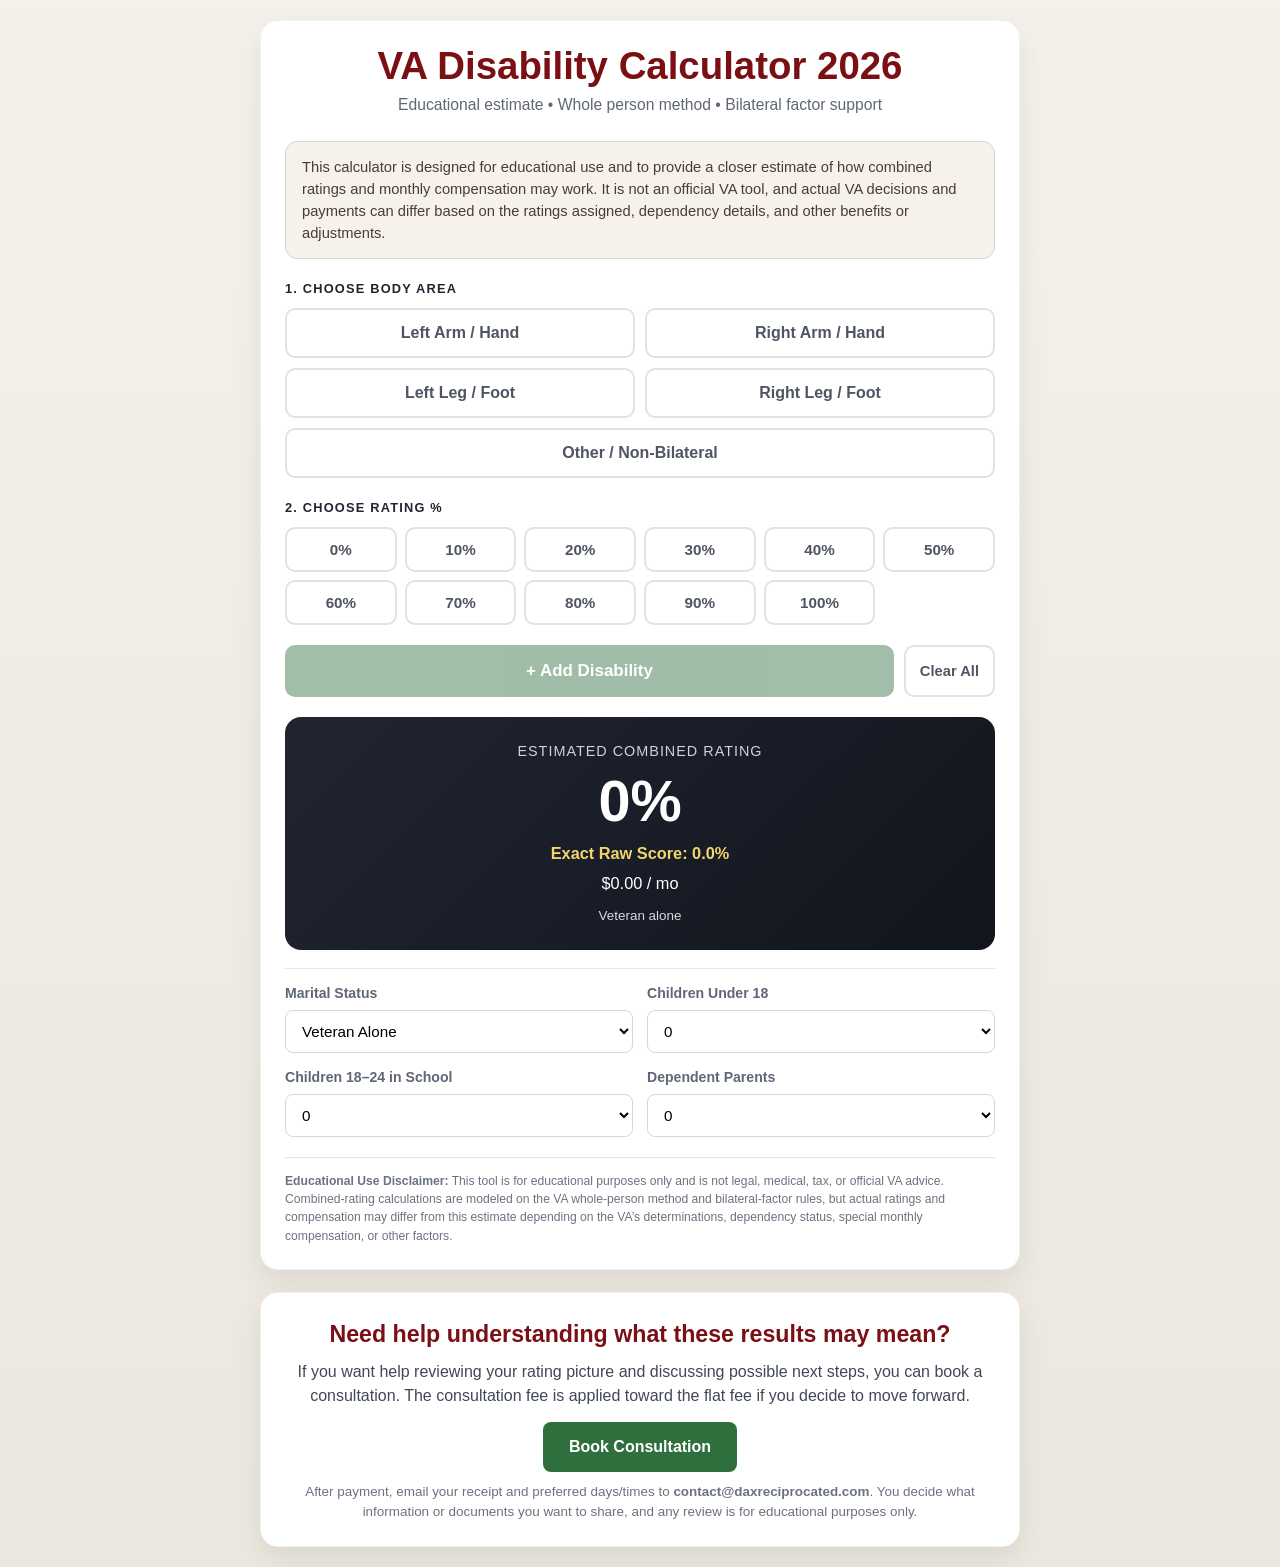
==== commit 28e50c52: "Update calculator.html" ====
--- a/calculator.html
+++ b/calculator.html
@@ -251,4 +251,466 @@
     text-align:center;
     background:#fff;
     border:1px solid rgba(0,0,0,.05);
-    bo
+    border-radius:18px;
+    box-shadow:var(--shadow);
+    padding:24px;
+}
+.cta h2{
+    margin:0 0 8px;
+    color:var(--primary);
+    font-size:1.45rem;
+}
+.cta p{
+    margin:0 0 14px;
+    color:#404756;
+}
+.cta a{
+    display:inline-block;
+    background:var(--success);
+    color:#fff;
+    padding:13px 26px;
+    border-radius:8px;
+    text-decoration:none;
+    font-weight:800;
+}
+.cta .small{
+    font-size:.84rem;
+    color:#6b7280;
+    margin-top:10px;
+}
+@media (max-width:640px){
+    .body-grid,.settings{grid-template-columns:1fr}
+    .full-width{grid-column:span 1}
+    .percent-grid{grid-template-columns:repeat(3,1fr)}
+    .action-row{grid-template-columns:1fr}
+    .big-rate{font-size:3rem}
+}
+</style>
+</head>
+<body>
+<div class="wrap">
+    <div class="card">
+        <h1>VA Disability Calculator 2026</h1>
+        <div class="subtitle">Educational estimate • Whole person method • Bilateral factor support</div>
+
+        <div class="notice">
+            This calculator is designed for educational use and to provide a closer estimate of how combined ratings and monthly compensation may work. It is not an official VA tool, and actual VA decisions and payments can differ based on the ratings assigned, dependency details, and other benefits or adjustments.
+        </div>
+
+        <label class="section-title">1. Choose Body Area</label>
+        <div class="body-grid">
+            <button class="btn-body" onclick="setPart('Left Upper Extremity', 'upper-left', this)">Left Arm / Hand</button>
+            <button class="btn-body" onclick="setPart('Right Upper Extremity', 'upper-right', this)">Right Arm / Hand</button>
+            <button class="btn-body" onclick="setPart('Left Lower Extremity', 'lower-left', this)">Left Leg / Foot</button>
+            <button class="btn-body" onclick="setPart('Right Lower Extremity', 'lower-right', this)">Right Leg / Foot</button>
+            <button class="btn-body full-width" onclick="setPart('Other / Non-Bilateral', 'other', this)">Other / Non-Bilateral</button>
+        </div>
+
+        <label class="section-title">2. Choose Rating %</label>
+        <div class="percent-grid">
+            <button class="btn-percent" onclick="setPercent(0, this)">0%</button>
+            <button class="btn-percent" onclick="setPercent(10, this)">10%</button>
+            <button class="btn-percent" onclick="setPercent(20, this)">20%</button>
+            <button class="btn-percent" onclick="setPercent(30, this)">30%</button>
+            <button class="btn-percent" onclick="setPercent(40, this)">40%</button>
+            <button class="btn-percent" onclick="setPercent(50, this)">50%</button>
+            <button class="btn-percent" onclick="setPercent(60, this)">60%</button>
+            <button class="btn-percent" onclick="setPercent(70, this)">70%</button>
+            <button class="btn-percent" onclick="setPercent(80, this)">80%</button>
+            <button class="btn-percent" onclick="setPercent(90, this)">90%</button>
+            <button class="btn-percent" onclick="setPercent(100, this)">100%</button>
+        </div>
+
+        <div class="action-row">
+            <button id="addBtn" class="btn-add" onclick="addItem()">+ Add Disability</button>
+            <button class="btn-small" onclick="clearAll()">Clear All</button>
+        </div>
+
+        <div class="result-box">
+            <div class="result-label">Estimated Combined Rating</div>
+            <div class="big-rate" id="finalRating">0%</div>
+            <div class="sub-rate" id="rawRating">Exact Raw Score: 0.0%</div>
+            <div class="pay-rate" id="monthlyPay">$0.00 / mo</div>
+            <div class="helper" id="payContext">Veteran alone</div>
+        </div>
+
+        <div class="bilateral-box" id="bilateralBox">
+            <div class="bilateral-title">Bilateral Factor Applied</div>
+            <div id="bilateralMath"></div>
+        </div>
+
+        <div class="math-box" id="mathBox">
+            <div class="bilateral-title">How the Combined Rating Was Built</div>
+            <div id="mathSteps"></div>
+        </div>
+
+        <div class="list-container" id="listContainer"></div>
+
+        <div class="settings">
+            <div>
+                <label for="status">Marital Status</label>
+                <select id="status" onchange="calculate()">
+                    <option value="single">Veteran Alone</option>
+                    <option value="spouse">Veteran with Spouse</option>
+                </select>
+            </div>
+
+            <div>
+                <label for="childrenUnder18">Children Under 18</label>
+                <select id="childrenUnder18" onchange="calculate()">
+                    <option value="0">0</option>
+                    <option value="1">1</option>
+                    <option value="2">2</option>
+                    <option value="3">3</option>
+                    <option value="4">4</option>
+                    <option value="5">5</option>
+                </select>
+            </div>
+
+            <div>
+                <label for="children18to24">Children 18–24 in School</label>
+                <select id="children18to24" onchange="calculate()">
+                    <option value="0">0</option>
+                    <option value="1">1</option>
+                    <option value="2">2</option>
+                    <option value="3">3</option>
+                    <option value="4">4</option>
+                </select>
+            </div>
+
+            <div>
+                <label for="parents">Dependent Parents</label>
+                <select id="parents" onchange="calculate()">
+                    <option value="0">0</option>
+                    <option value="1">1 Parent</option>
+                    <option value="2">2 Parents</option>
+                </select>
+            </div>
+        </div>
+
+        <div class="disclaimer">
+            <strong>Educational Use Disclaimer:</strong> This tool is for educational purposes only and is not legal, medical, tax, or official VA advice. Combined-rating calculations are modeled on the VA whole-person method and bilateral-factor rules, but actual ratings and compensation may differ from this estimate depending on the VA’s determinations, dependency status, special monthly compensation, or other factors.
+        </div>
+    </div>
+
+    <div class="cta">
+        <h2>Need help understanding what these results may mean?</h2>
+        <p>
+            If you want help reviewing your rating picture and discussing possible next steps, you can book a consultation. The consultation fee is applied toward the flat fee if you decide to move forward.
+        </p>
+        <a href="https://buy.stripe.com/dRm00iamk8qkeWb2R74Vy00" target="_blank" rel="noopener noreferrer">
+            Book Consultation
+        </a>
+        <div class="small">
+            After payment, email your receipt and preferred days/times to <strong>contact@daxreciprocated.com</strong>. You decide what information or documents you want to share, and any review is for educational purposes only.
+        </div>
+    </div>
+</div>
+
+<script>
+let items = [];
+let currentSelection = { name: null, type: null, value: null };
+
+const payBase = {
+    single: {
+        0: 0.00, 10: 180.42, 20: 356.66, 30: 552.47, 40: 795.84, 50: 1132.90,
+        60: 1435.02, 70: 1808.45, 80: 2102.15, 90: 2362.30, 100: 3938.58
+    },
+    spouse: {
+        0: 0.00, 10: 180.42, 20: 356.66, 30: 621.47, 40: 887.84, 50: 1248.90,
+        60: 1566.60, 70: 1961.62, 80: 2276.91, 90: 2559.68, 100: 4158.17
+    },
+    oneParent: {
+        0: 0.00, 10: 180.42, 20: 356.66, 30: 604.47, 40: 865.84, 50: 1220.90,
+        60: 1540.02, 70: 1931.81, 80: 2242.63, 90: 2521.00, 100: 4114.40
+    },
+    twoParents: {
+        0: 0.00, 10: 180.42, 20: 356.66, 30: 656.47, 40: 935.84, 50: 1308.90,
+        60: 1644.73, 70: 2060.17, 80: 2383.11, 90: 2679.30, 100: 4290.64
+    },
+    childOnly: {
+        0: 0.00, 10: 180.42, 20: 356.66, 30: 596.47, 40: 853.84, 50: 1205.90,
+        60: 1523.02, 70: 1910.45, 80: 2219.15, 90: 2494.30, 100: 4085.43
+    },
+    spouseChild: {
+        0: 0.00, 10: 180.42, 20: 356.66, 30: 666.47, 40: 947.84, 50: 1322.90,
+        60: 1663.23, 70: 2074.70, 80: 2406.43, 90: 2704.63, 100: 4318.99
+    },
+    oneParentChild: {
+        0: 0.00, 10: 180.42, 20: 356.66, 30: 648.47, 40: 923.84, 50: 1293.90,
+        60: 1628.02, 70: 2041.81, 80: 2370.63, 90: 2663.00, 100: 4261.25
+    },
+    twoParentsChild: {
+        0: 0.00, 10: 180.42, 20: 356.66, 30: 700.47, 40: 993.84, 50: 1381.90,
+        60: 1733.02, 70: 2170.17, 80: 2511.11, 90: 2821.30, 100: 4437.49
+    },
+    spouseOneParent: {
+        0: 0.00, 10: 180.42, 20: 356.66, 30: 673.47, 40: 957.84, 50: 1336.90,
+        60: 1671.46, 70: 2084.98, 80: 2417.74, 90: 2717.99, 100: 4334.41
+    },
+    spouseTwoParents: {
+        0: 0.00, 10: 180.42, 20: 356.66, 30: 725.47, 40: 1027.84, 50: 1424.90,
+        60: 1776.31, 70: 2213.34, 80: 2558.22, 90: 2876.29, 100: 4510.65
+    },
+    spouseOneParentChild: {
+        0: 0.00, 10: 180.42, 20: 356.66, 30: 718.47, 40: 1017.88, 50: 1410.46,
+        60: 1768.09, 70: 2198.06, 80: 2547.27, 90: 2862.94, 100: 4495.23
+    },
+    spouseTwoParentsChild: {
+        0: 0.00, 10: 180.42, 20: 356.66, 30: 770.47, 40: 1087.84, 50: 1498.46,
+        60: 1873.09, 70: 2326.42, 80: 2687.75, 90: 3021.24, 100: 4671.47
+    }
+};
+
+const additionalChildUnder18 = {30: 31.00, 40: 42.00, 50: 53.00, 60: 63.00, 70: 74.00, 80: 84.00, 90: 95.00, 100: 106.14};
+const additionalSchoolChild = {30: 102.00, 40: 136.00, 50: 171.00, 60: 205.00, 70: 239.00, 80: 273.00, 90: 307.00, 100: 342.85};
+
+function money(n){
+    return `$${Number(n).toLocaleString('en-US',{minimumFractionDigits:2, maximumFractionDigits:2})}`;
+}
+
+function setPart(name, type, btn){
+    currentSelection.name = name;
+    currentSelection.type = type;
+    document.querySelectorAll('.btn-body').forEach(b => b.classList.remove('selected'));
+    btn.classList.add('selected');
+    checkAddButton();
+}
+
+function setPercent(val, btn){
+    currentSelection.value = val;
+    document.querySelectorAll('.btn-percent').forEach(b => b.classList.remove('selected'));
+    btn.classList.add('selected');
+    checkAddButton();
+}
+
+function checkAddButton(){
+    const ready = currentSelection.name && currentSelection.value !== null;
+    document.getElementById('addBtn').classList.toggle('active', ready);
+}
+
+function addItem(){
+    if(!currentSelection.name || currentSelection.value === null) return;
+    items.push({...currentSelection});
+    currentSelection = { name:null, type:null, value:null };
+    document.querySelectorAll('.btn-body,.btn-percent').forEach(b => b.classList.remove('selected'));
+    document.getElementById('addBtn').classList.remove('active');
+    renderList();
+    calculate();
+}
+
+function deleteItem(idx){
+    items.splice(idx,1);
+    renderList();
+    calculate();
+}
+
+function clearAll(){
+    items = [];
+    currentSelection = { name:null, type:null, value:null };
+    document.querySelectorAll('.btn-body,.btn-percent').forEach(b => b.classList.remove('selected'));
+    document.getElementById('addBtn').classList.remove('active');
+    renderList();
+    calculate();
+}
+
+function renderList(){
+    const container = document.getElementById('listContainer');
+    container.innerHTML = '';
+    if(!items.length){
+        container.style.display = 'none';
+        return;
+    }
+    container.style.display = 'block';
+    items.forEach((item, idx) => {
+        const div = document.createElement('div');
+        div.className = 'list-item';
+        div.innerHTML = `<span>${item.name} — ${item.value}%</span><span class="delete-btn" onclick="deleteItem(${idx})">×</span>`;
+        container.appendChild(div);
+    });
+}
+
+function combineTwo(a,b){
+    return a + b * (100 - a) / 100;
+}
+
+function vaCombineDetailed(ratings){
+    const sorted = ratings.filter(v => v > 0).sort((a,b)=>b-a);
+    if(!sorted.length) return { raw:0, steps:[] };
+
+    let current = sorted[0];
+    const steps = [`Start with highest rating: ${sorted[0].toFixed(1)}%`];
+
+    for(let i=1;i<sorted.length;i++){
+        const before = current;
+        current = combineTwo(current, sorted[i]);
+        steps.push(`${before.toFixed(1)}% combined with ${sorted[i].toFixed(1)}% = ${current.toFixed(1)}%`);
+    }
+
+    return { raw: current, steps };
+}
+
+function roundCombinedRating(val){
+    if(val <= 0) return 0;
+    return Math.min(100, Math.round(val / 10) * 10);
+}
+
+function applyBilateralFactor(){
+    const bilateralBox = document.getElementById('bilateralBox');
+    const mathDiv = document.getElementById('bilateralMath');
+
+    const upperLeft = items.filter(i => i.type === 'upper-left' && i.value >= 10).map(i => i.value);
+    const upperRight = items.filter(i => i.type === 'upper-right' && i.value >= 10).map(i => i.value);
+    const lowerLeft = items.filter(i => i.type === 'lower-left' && i.value >= 10).map(i => i.value);
+    const lowerRight = items.filter(i => i.type === 'lower-right' && i.value >= 10).map(i => i.value);
+
+    const bilateralEligible = [];
+    let bilateralNotes = [];
+
+    const hasUpperPair = upperLeft.length && upperRight.length;
+    const hasLowerPair = lowerLeft.length && lowerRight.length;
+
+    if(hasUpperPair){
+        bilateralEligible.push(...upperLeft, ...upperRight);
+        bilateralNotes.push('Compensable disabilities found on both upper extremities.');
+    }
+    if(hasLowerPair){
+        bilateralEligible.push(...lowerLeft, ...lowerRight);
+        bilateralNotes.push('Compensable disabilities found on both lower extremities.');
+    }
+
+    const allEligibleStrings = new Set(bilateralEligible.map(v => String(v)));
+    const otherItems = items.filter(i => {
+        if(i.value <= 0) return false;
+        if(i.type === 'other') return true;
+        if((hasUpperPair && (i.type === 'upper-left' || i.type === 'upper-right')) ||
+           (hasLowerPair && (i.type === 'lower-left' || i.type === 'lower-right'))){
+            return false;
+        }
+        return true;
+    }).map(i => i.value);
+
+    if(!bilateralEligible.length){
+        bilateralBox.style.display = 'none';
+        mathDiv.innerHTML = '';
+        const normal = vaCombineDetailed(items.map(i=>i.value));
+        return { combinedRaw: normal.raw, details: normal.steps };
+    }
+
+    const bilateralCombined = vaCombineDetailed(bilateralEligible);
+    const bilateralRaw = bilateralCombined.raw;
+    const bilateralAdd = bilateralRaw * 0.10;
+    const bilateralBlock = bilateralRaw + bilateralAdd;
+
+    const finalCombine = vaCombineDetailed([bilateralBlock, ...otherItems]);
+
+    bilateralBox.style.display = 'block';
+    mathDiv.innerHTML = `
+        <div class="math-step">${bilateralNotes.join(' ')}</div>
+        <div class="math-step">Bilateral-eligible ratings combine to ${bilateralRaw.toFixed(1)}%.</div>
+        <div class="math-step">10% of ${bilateralRaw.toFixed(1)}% = ${bilateralAdd.toFixed(1)}%.</div>
+        <div class="math-step">Bilateral-adjusted block = ${bilateralBlock.toFixed(1)}% before combining with other ratings.</div>
+    `;
+
+    const detailSteps = [
+        ...bilateralCombined.steps,
+        `Add bilateral factor: ${bilateralRaw.toFixed(1)}% + ${bilateralAdd.toFixed(1)}% = ${bilateralBlock.toFixed(1)}%`,
+        ...finalCombine.steps
+    ];
+
+    return { combinedRaw: finalCombine.raw, details: detailSteps };
+}
+
+function getBasePayKey(hasSpouse, parents, hasChild){
+    if(hasSpouse && hasChild && parents === 2) return 'spouseTwoParentsChild';
+    if(hasSpouse && hasChild && parents === 1) return 'spouseOneParentChild';
+    if(hasSpouse && hasChild) return 'spouseChild';
+    if(hasSpouse && parents === 2) return 'spouseTwoParents';
+    if(hasSpouse && parents === 1) return 'spouseOneParent';
+    if(hasSpouse) return 'spouse';
+    if(hasChild && parents === 2) return 'twoParentsChild';
+    if(hasChild && parents === 1) return 'oneParentChild';
+    if(hasChild) return 'childOnly';
+    if(parents === 2) return 'twoParents';
+    if(parents === 1) return 'oneParent';
+    return 'single';
+}
+
+function buildDependencyDescription(hasSpouse, under18, school, parents){
+    const parts = ['Veteran'];
+    if(hasSpouse) parts.push('spouse');
+    if(under18 > 0) parts.push(`${under18} child${under18 > 1 ? 'ren under 18' : ' under 18'}`);
+    if(school > 0) parts.push(`${school} child${school > 1 ? 'ren 18–24 in school' : ' 18–24 in school'}`);
+    if(parents > 0) parts.push(`${parents} dependent parent${parents > 1 ? 's' : ''}`);
+    return parts.join(' • ');
+}
+
+function getMonthlyPay(roundedRating){
+    const hasSpouse = document.getElementById('status').value === 'spouse';
+    const under18 = parseInt(document.getElementById('childrenUnder18').value,10) || 0;
+    const school = parseInt(document.getElementById('children18to24').value,10) || 0;
+    const parents = parseInt(document.getElementById('parents').value,10) || 0;
+
+    const hasChild = (under18 + school) > 0;
+    const key = getBasePayKey(hasSpouse, parents, hasChild);
+    const description = buildDependencyDescription(hasSpouse, under18, school, parents);
+
+    let base = (payBase[key] && payBase[key][roundedRating] !== undefined) ? payBase[key][roundedRating] : 0;
+
+    if(roundedRating < 30){
+        return { pay: base, description, note: 'At 10% and 20%, VA rates do not increase for dependents.' };
+    }
+
+    let extra = 0;
+    const extraUnder18Count = hasChild ? Math.max(0, under18 - 1) : 0;
+    const firstSchoolCoveredByBase = hasChild ? 1 : 0;
+    const schoolCountToAdd = Math.max(0, school - firstSchoolCoveredByBase) + (hasChild ? 0 : school);
+
+    extra += extraUnder18Count * (additionalChildUnder18[roundedRating] || 0);
+    extra += schoolCountToAdd * (additionalSchoolChild[roundedRating] || 0);
+
+    return {
+        pay: base + extra,
+        description,
+        note: extra > 0 ? 'Includes added child increments for common dependency scenarios.' : 'Based on selected dependency scenario.'
+    };
+}
+
+function calculate(){
+    const mathBox = document.getElementById('mathBox');
+    const mathStepsDiv = document.getElementById('mathSteps');
+
+    if(!items.length){
+        document.getElementById('rawRating').innerText = 'Exact Raw Score: 0.0%';
+        document.getElementById('finalRating').innerText = '0%';
+        document.getElementById('monthlyPay').innerText = '$0.00 / mo';
+        document.getElementById('payContext').innerText = 'Veteran alone';
+        document.getElementById('bilateralBox').style.display = 'none';
+        mathBox.style.display = 'none';
+        return;
+    }
+
+    const result = applyBilateralFactor();
+    const raw = result.combinedRaw || 0;
+    const rounded = roundCombinedRating(raw);
+    const payInfo = getMonthlyPay(rounded);
+
+    document.getElementById('rawRating').innerText = `Exact Raw Score: ${raw.toFixed(1)}%`;
+    document.getElementById('finalRating').innerText = `${rounded}%`;
+    document.getElementById('monthlyPay').innerText = `${money(payInfo.pay)} / mo`;
+    document.getElementById('payContext').innerText = `${payInfo.description} — ${payInfo.note}`;
+
+    mathBox.style.display = 'block';
+    mathStepsDiv.innerHTML = '';
+    result.details.forEach(step => {
+        const div = document.createElement('div');
+        div.className = 'math-step';
+        div.textContent = step;
+        mathStepsDiv.appendChild(div);
+    });
+}
+
+calculate();
+</script>
+</body>
+</html>
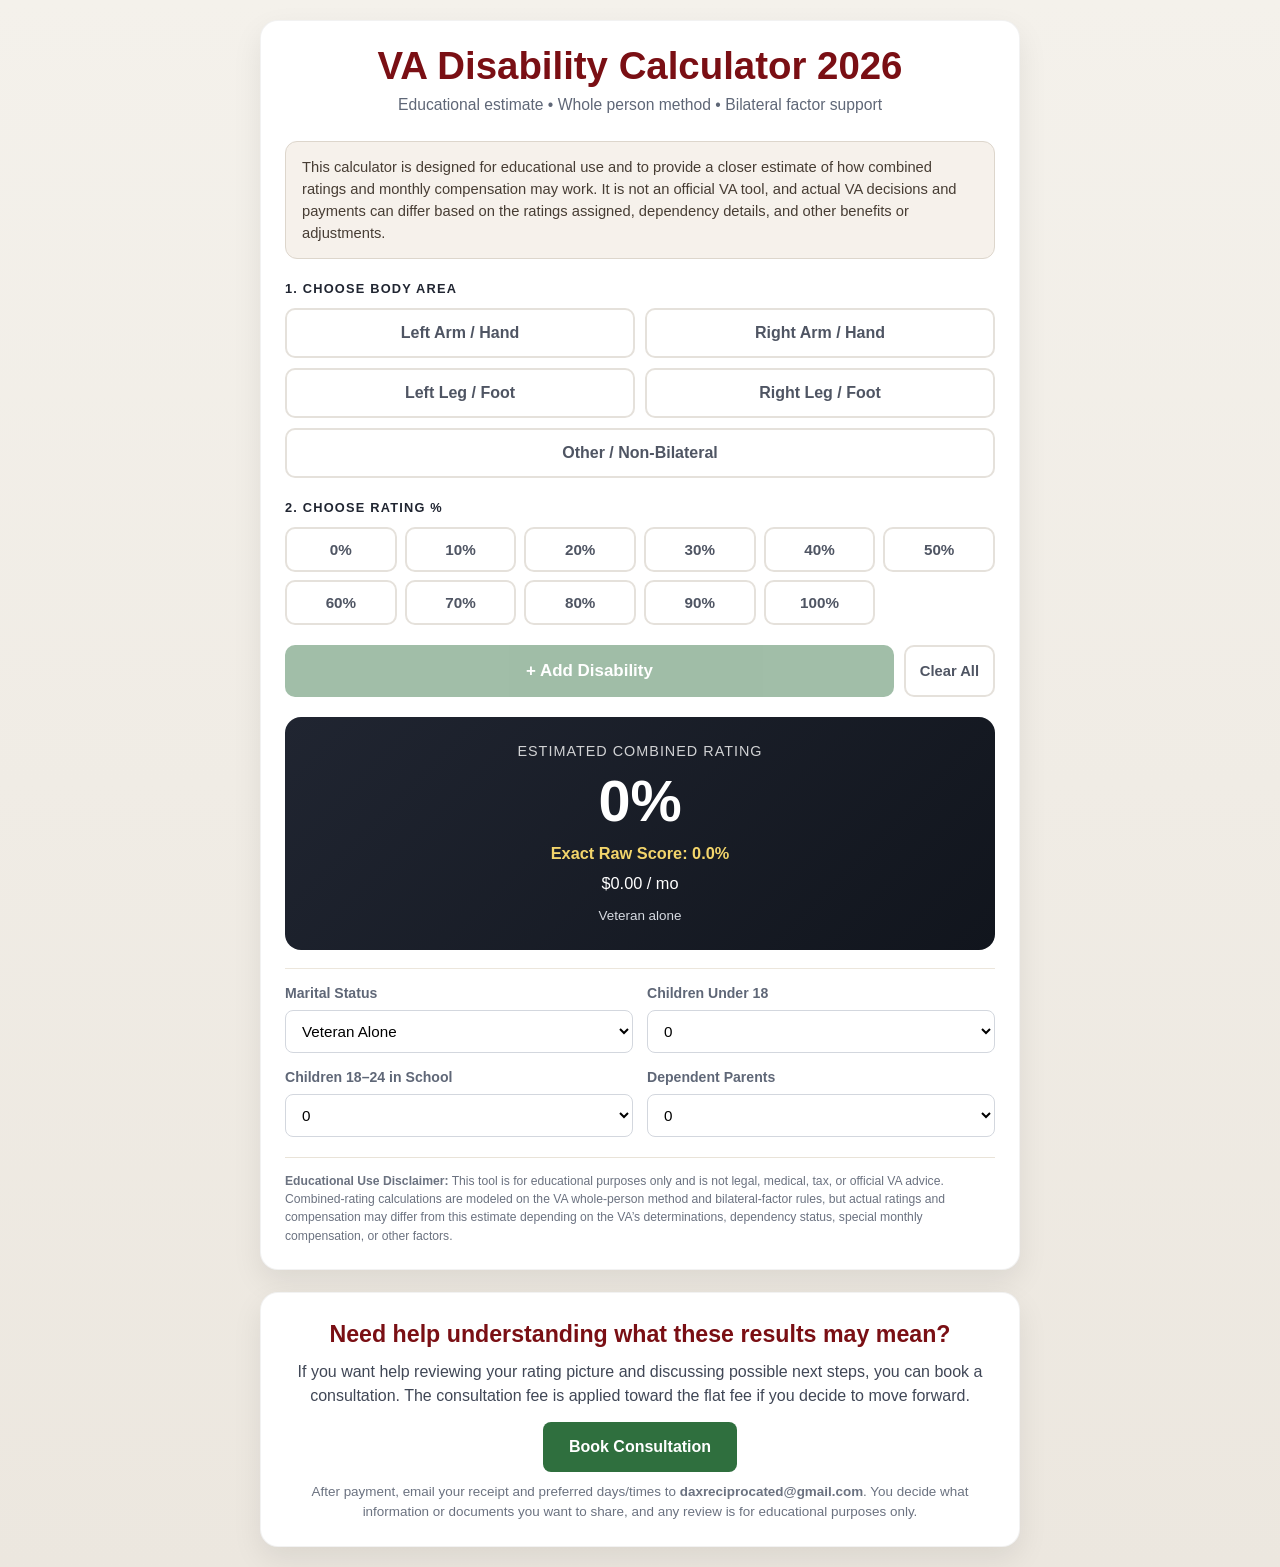
==== commit e1dd6572: "Update calculator.html" ====
--- a/calculator.html
+++ b/calculator.html
@@ -402,7 +402,7 @@
             Book Consultation
         </a>
         <div class="small">
-            After payment, email your receipt and preferred days/times to <strong>contact@daxreciprocated.com</strong>. You decide what information or documents you want to share, and any review is for educational purposes only.
+            After payment, email your receipt and preferred days/times to <strong>daxreciprocated@gmail.com</strong>. You decide what information or documents you want to share, and any review is for educational purposes only.
         </div>
     </div>
 </div>
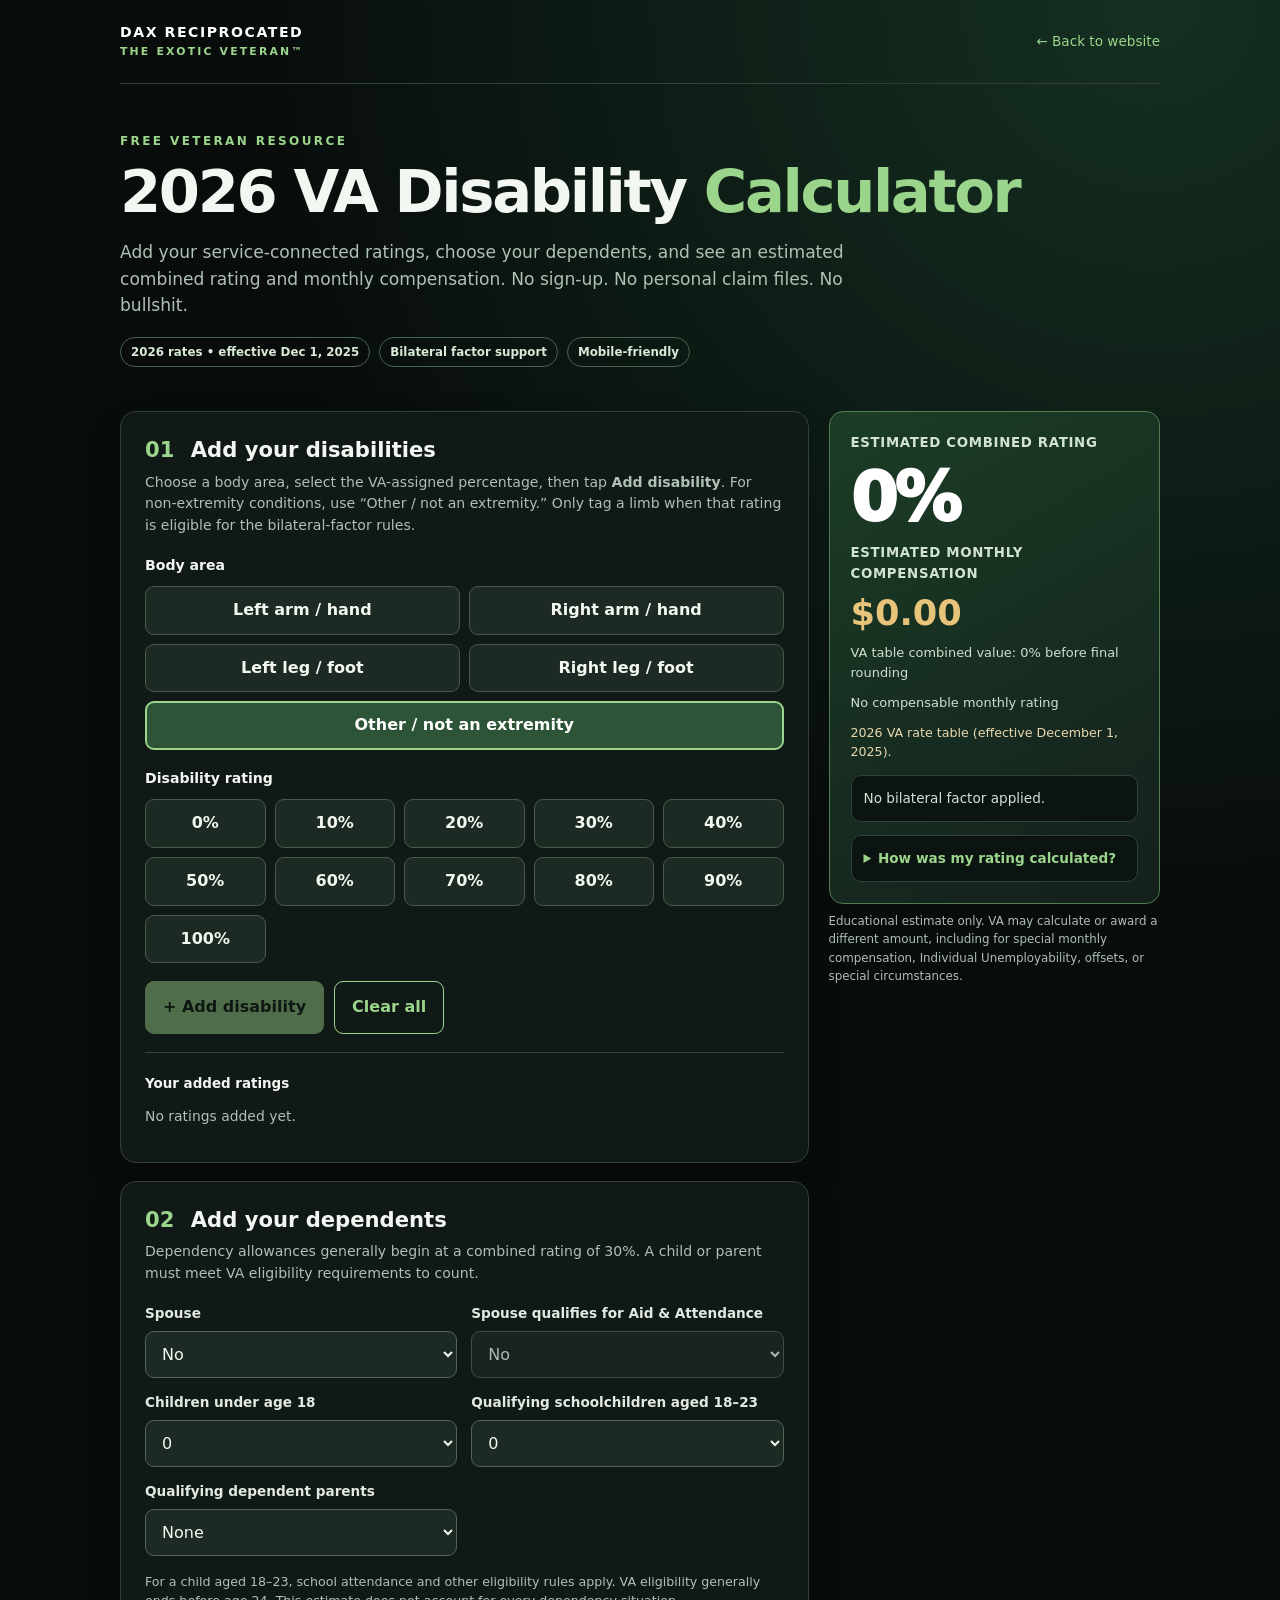
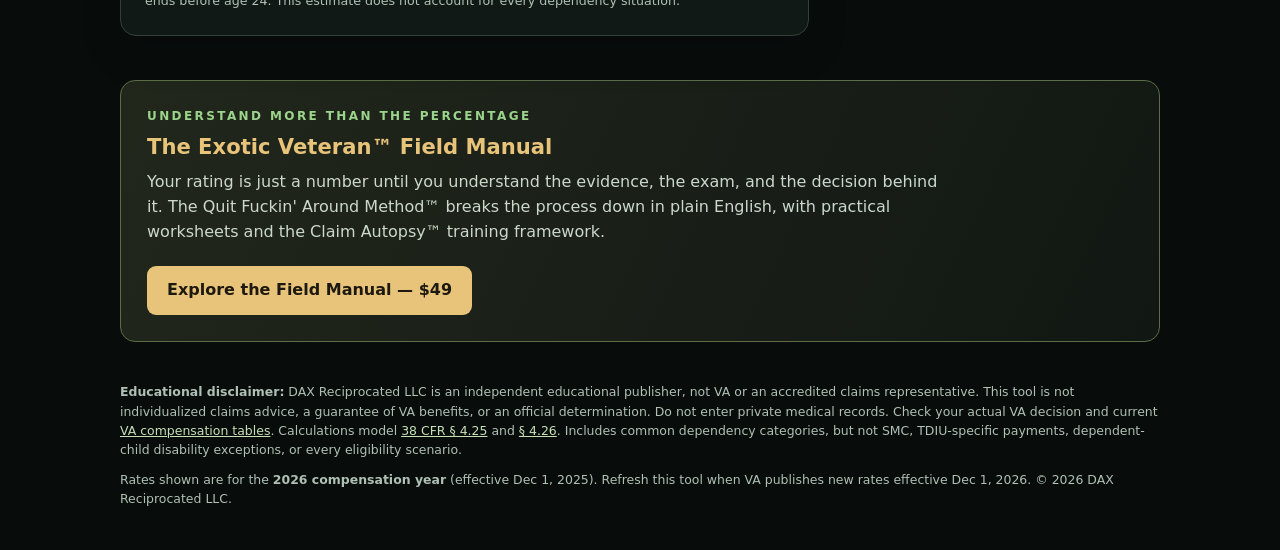
==== commit ead566d7: "Update calculator.html" ====
--- a/calculator.html
+++ b/calculator.html
@@ -1,716 +1,1085 @@
-<!DOCTYPE html>
+
+<!doctype html>
 <html lang="en">
 <head>
-<meta charset="UTF-8">
-<meta name="viewport" content="width=device-width, initial-scale=1.0">
-<title>VA Disability Calculator 2026 | DAX Reciprocated</title>
+<meta charset="utf-8">
+<meta name="viewport" content="width=device-width,initial-scale=1">
+<meta name="theme-color" content="#0a0d0c">
+<meta name="description" content="DAX Reciprocated's free 2026 VA combined disability rating and compensation estimator, including the bilateral factor and dependents.">
+<title>2026 VA Disability Calculator | DAX Reciprocated</title>
+
 <style>
-:root{
-    --primary:#7a0f14;
-    --primary-dark:#540b0f;
-    --secondary:#202531;
-    --accent:#f6f1eb;
-    --surface:#ffffff;
-    --surface-2:#f8f6f2;
-    --text:#1f2430;
-    --muted:#5f6777;
-    --success:#2f6f3e;
-    --border:#ddd6cc;
-    --bilateral:#1d5fd0;
-    --shadow:0 12px 30px rgba(0,0,0,.08);
-}
-*{box-sizing:border-box}
-body{
-    margin:0;
-    font-family:-apple-system,BlinkMacSystemFont,"Segoe UI",Roboto,Helvetica,Arial,sans-serif;
-    background:linear-gradient(180deg,#f4f1eb 0%,#ece7df 100%);
-    color:var(--text);
-    line-height:1.5;
-    padding:20px;
-}
-.wrap{
-    max-width:760px;
-    margin:0 auto;
-}
-.card{
-    background:var(--surface);
-    border-radius:18px;
-    box-shadow:var(--shadow);
-    padding:24px;
-    border:1px solid rgba(0,0,0,.05);
-}
-h1{
-    margin:0 0 6px;
-    text-align:center;
-    color:var(--primary);
-    font-size:clamp(1.9rem,3vw,2.4rem);
-    line-height:1.1;
-}
-.subtitle{
-    text-align:center;
-    color:var(--muted);
-    font-size:.98rem;
-    margin-bottom:24px;
-}
-.notice{
-    background:var(--accent);
-    border:1px solid var(--border);
-    border-radius:12px;
-    padding:14px 16px;
-    margin-bottom:20px;
-    color:#473d34;
-    font-size:.92rem;
-}
-.section-title{
-    font-weight:800;
-    color:var(--secondary);
-    margin:18px 0 10px;
-    display:block;
-    text-transform:uppercase;
-    font-size:.8rem;
-    letter-spacing:1.2px;
-}
-.body-grid{
-    display:grid;
-    grid-template-columns:repeat(2,1fr);
-    gap:10px;
-    margin-bottom:20px;
-}
-.percent-grid{
-    display:grid;
-    grid-template-columns:repeat(6,1fr);
-    gap:8px;
-    margin-bottom:20px;
-}
-.btn-body,.btn-percent,.btn-small{
-    appearance:none;
-    border:2px solid #e5e1db;
-    background:#fff;
-    color:#4f5563;
-    border-radius:10px;
-    cursor:pointer;
-    transition:.2s ease;
-    font-weight:700;
-}
-.btn-body{
-    padding:14px;
-    font-size:1rem;
-}
-.btn-percent{
-    padding:12px 0;
-    font-size:.95rem;
-}
-.btn-small{
-    padding:10px 14px;
-    font-size:.92rem;
-}
-.btn-body:hover,.btn-percent:hover,.btn-small:hover{
-    border-color:var(--primary);
-    transform:translateY(-1px);
-}
-.selected{
-    background:var(--primary)!important;
-    color:#fff!important;
-    border-color:var(--primary-dark)!important;
-}
-.full-width{grid-column:span 2}
-.action-row{
-    display:grid;
-    grid-template-columns:1fr auto;
-    gap:10px;
-    margin:10px 0 20px;
-}
-.btn-add{
-    width:100%;
-    background:var(--success);
-    color:#fff;
-    border:none;
-    padding:16px;
-    font-size:1.06rem;
-    border-radius:10px;
-    cursor:pointer;
-    font-weight:800;
-    opacity:.45;
-    pointer-events:none;
-    transition:.2s ease;
-}
-.btn-add.active{
-    opacity:1;
-    pointer-events:auto;
-}
-.result-box{
-    background:linear-gradient(135deg,var(--secondary) 0%, #11151d 100%);
-    color:#fff;
-    border-radius:16px;
-    padding:24px;
-    text-align:center;
-    margin-bottom:18px;
-}
-.result-label{
-    font-size:.9rem;
-    text-transform:uppercase;
-    letter-spacing:1px;
-    opacity:.8;
-}
-.big-rate{
-    font-size:3.6rem;
-    font-weight:900;
-    line-height:1;
-    margin:10px 0;
-}
-.sub-rate{
-    font-size:1.02rem;
-    color:#f3d56b;
-    font-weight:700;
-    margin-bottom:6px;
-}
-.pay-rate{
-    font-size:1.02rem;
-}
-.helper{
-    margin-top:10px;
-    font-size:.84rem;
-    color:#d7dbe2;
-}
-.bilateral-box,.math-box{
-    background:#eef4ff;
-    border-left:5px solid var(--bilateral);
-    padding:15px;
-    margin-bottom:16px;
-    border-radius:8px;
-    display:none;
-}
-.bilateral-title{
-    color:var(--bilateral);
-    font-weight:800;
-    margin-bottom:8px;
-}
-.math-step{
-    font-size:.92rem;
-    margin-bottom:5px;
-    color:#344054;
-}
-.list-container{
-    background:var(--surface-2);
-    border-radius:12px;
-    border:1px solid #ece6dc;
-    margin-bottom:20px;
-    overflow:hidden;
-    display:none;
-}
-.list-item{
-    display:flex;
-    justify-content:space-between;
-    align-items:center;
-    gap:10px;
-    padding:12px 15px;
-    border-bottom:1px solid #e8e1d5;
-    font-size:.95rem;
-}
-.list-item:last-child{border-bottom:none}
-.delete-btn{
-    color:#b42318;
-    cursor:pointer;
-    font-weight:800;
-    padding-left:10px;
-}
-.settings{
-    display:grid;
-    grid-template-columns:repeat(2,1fr);
-    gap:14px;
-    padding-top:14px;
-    border-top:1px solid #ece6dc;
-    margin-bottom:18px;
-}
-label{
-    display:block;
-    font-size:.88rem;
-    margin-bottom:6px;
-    color:var(--muted);
-    font-weight:700;
-}
-select,input{
-    width:100%;
-    padding:11px 12px;
-    border:1px solid #d3d7de;
-    border-radius:8px;
-    font-size:.95rem;
-    background:#fff;
-}
-.disclaimer{
-    font-size:.76rem;
-    color:#6b7280;
-    margin-top:20px;
-    line-height:1.5;
-    border-top:1px solid #e9e3d8;
-    padding-top:14px;
-}
-.cta{
-    max-width:760px;
-    margin:22px auto 0;
-    text-align:center;
-    background:#fff;
-    border:1px solid rgba(0,0,0,.05);
-    border-radius:18px;
-    box-shadow:var(--shadow);
-    padding:24px;
-}
-.cta h2{
-    margin:0 0 8px;
-    color:var(--primary);
-    font-size:1.45rem;
-}
-.cta p{
-    margin:0 0 14px;
-    color:#404756;
-}
-.cta a{
-    display:inline-block;
-    background:var(--success);
-    color:#fff;
-    padding:13px 26px;
-    border-radius:8px;
-    text-decoration:none;
-    font-weight:800;
-}
-.cta .small{
-    font-size:.84rem;
-    color:#6b7280;
-    margin-top:10px;
-}
-@media (max-width:640px){
-    .body-grid,.settings{grid-template-columns:1fr}
-    .full-width{grid-column:span 1}
-    .percent-grid{grid-template-columns:repeat(3,1fr)}
-    .action-row{grid-template-columns:1fr}
-    .big-rate{font-size:3rem}
+:root {
+  color-scheme:dark;
+  --bg:#080c0b;
+  --card:#111917;
+  --card2:#17211d;
+  --stroke:#314038;
+  --green:#9bd48b;
+  --gold:#e8c47b;
+  --text:#f3f7f2;
+  --muted:#afc0b5;
+}
+* {box-sizing:border-box}
+html {scroll-behavior:smooth}
+body {
+  margin:0;
+  background:radial-gradient(circle at 90% 0,#153022 0,transparent 38%),var(--bg);
+  font-family:system-ui,-apple-system,Segoe UI,Roboto,Arial,sans-serif;
+  color:var(--text);
+  line-height:1.55;
+}
+button,select,input {font:inherit}
+button {cursor:pointer}
+a {color:var(--green)}
+a:focus-visible,button:focus-visible,select:focus-visible {
+  outline:3px solid var(--gold);
+  outline-offset:3px;
+}
+.shell {width:min(1040px,calc(100% - 32px));margin:auto}
+.topbar {
+  display:flex;
+  align-items:center;
+  justify-content:space-between;
+  gap:14px;
+  padding:22px 0;
+  border-bottom:1px solid var(--stroke);
+}
+.brand {
+  color:white;
+  text-decoration:none;
+  font-size:.88rem;
+  font-weight:900;
+  letter-spacing:.11em;
+}
+.brand span {
+  display:block;
+  color:var(--green);
+  font-size:.68rem;
+  letter-spacing:.2em;
+}
+.back {font-size:.85rem;text-decoration:none}
+.hero {padding:48px 0 26px}
+.eyebrow {
+  color:var(--green);
+  font-size:.75rem;
+  letter-spacing:.2em;
+  font-weight:850;
+  text-transform:uppercase;
+}
+h1 {
+  font-size:clamp(2.1rem,5vw,3.7rem);
+  line-height:1.08;
+  margin:10px 0 15px;
+  letter-spacing:-.04em;
+}
+h1 em {color:var(--green);font-style:normal}
+h2 {font-size:1.32rem;line-height:1.3;margin:0}
+p {margin:10px 0}
+.lede {max-width:740px;color:var(--muted);font-size:1.07rem}
+.meta {display:flex;gap:9px;flex-wrap:wrap;margin:18px 0}
+.pill {
+  font-size:.74rem;
+  font-weight:700;
+  border:1px solid #486251;
+  border-radius:99px;
+  padding:5px 10px;
+  color:#d8ead7;
+}
+.work {
+  display:grid;
+  grid-template-columns:minmax(0,1.35fr) minmax(275px,.65fr);
+  gap:20px;
+  align-items:start;
+}
+.pane {
+  background:var(--card);
+  border:1px solid var(--stroke);
+  border-radius:16px;
+  padding:24px;
+  margin-bottom:18px;
+  box-shadow:0 18px 40px #0002;
+}
+.pane h2 .num {color:var(--green);margin-right:9px}
+.hint {color:var(--muted);font-size:.88rem;margin:8px 0 18px}
+.label {
+  font-weight:750;
+  font-size:.88rem;
+  display:block;
+  margin:18px 0 9px;
+}
+.side-grid,.rating-grid {display:grid;gap:9px}
+.side-grid {grid-template-columns:repeat(2,minmax(0,1fr))}
+.rating-grid {grid-template-columns:repeat(5,minmax(0,1fr))}
+.choice {
+  background:#1d2923;
+  color:var(--text);
+  border:1px solid #485a4c;
+  border-radius:9px;
+  padding:11px 8px;
+  font-weight:700;
+  min-height:47px;
+}
+.choice:hover {border-color:var(--green)}
+.choice[aria-pressed="true"] {
+  background:#2d5436;
+  color:#fff;
+  border:2px solid var(--green);
+  padding:10px 7px;
+}
+.choice.wide {grid-column:span 2}
+.actions {
+  display:flex;
+  gap:10px;
+  margin-top:18px;
+  flex-wrap:wrap;
+}
+.primary,.secondary {
+  border-radius:9px;
+  padding:13px 17px;
+  font-weight:800;
+  border:1px solid var(--green);
+  min-height:46px;
+}
+.primary {background:var(--green);color:#0b160e}
+.primary:disabled {opacity:.45;cursor:not-allowed}
+.secondary {background:transparent;color:var(--green)}
+.add-list {list-style:none;padding:0;margin:8px 0}
+.add-list li {
+  display:flex;
+  justify-content:space-between;
+  align-items:center;
+  gap:12px;
+  padding:10px 0;
+  border-bottom:1px solid var(--stroke);
+}
+.add-list li:last-child {border-bottom:0}
+.remove {
+  border:1px solid #6f4646;
+  background:#312020;
+  color:#ffceca;
+  border-radius:7px;
+  padding:5px 10px;
+  font-size:.83rem;
+}
+.empty {color:var(--muted);font-size:.87rem}
+.dependents {
+  display:grid;
+  grid-template-columns:repeat(2,minmax(0,1fr));
+  gap:14px;
+}
+label {
+  display:block;
+  color:#e1e9e1;
+  font-size:.85rem;
+  font-weight:720;
+  margin:0 0 7px;
+}
+select {
+  width:100%;
+  background:#1d2923;
+  border:1px solid #526458;
+  border-radius:9px;
+  padding:12px;
+  color:var(--text);
+}
+.field-note {
+  margin-top:16px;
+  color:var(--muted);
+  font-size:.79rem;
+}
+.results {position:sticky;top:18px}
+.resultbox {
+  background:linear-gradient(150deg,#1b3d26,#14201c);
+  border:1px solid #537b54;
+  border-radius:14px;
+  padding:21px;
+}
+.resultbox small {
+  display:block;
+  color:#d2e3d1;
+  font-weight:700;
+  letter-spacing:.05em;
+  text-transform:uppercase;
+}
+.number {
+  font-size:clamp(3rem,6vw,4.2rem);
+  font-weight:950;
+  color:#fff;
+  letter-spacing:-.05em;
+  line-height:1.15;
+  margin:6px 0;
+}
+.payment {
+  font-weight:900;
+  font-size:clamp(1.7rem,3vw,2.2rem);
+  color:var(--gold);
+  line-height:1.2;
+  margin:8px 0;
+}
+.result-meta {font-size:.81rem;color:#cfdfd1;margin-top:8px}
+.detail {
+  background:#0b1410;
+  border:1px solid var(--stroke);
+  border-radius:10px;
+  padding:12px;
+  margin-top:13px;
+  font-size:.85rem;
+  color:#d1e0d5;
+}
+details summary {cursor:pointer;font-weight:750;color:var(--green)}
+details p,details li {font-size:.8rem;color:#cad8ce}
+ol {padding-left:19px}
+.feature {
+  border:1px solid #5b6e48;
+  border-radius:15px;
+  padding:26px;
+  background:linear-gradient(115deg,#22271c,#111813);
+  margin:26px 0;
+}
+.feature h2 {color:var(--gold);margin:7px 0}
+.feature p {color:#ccd8cc;max-width:800px}
+.book-button {
+  background:var(--gold);
+  border-radius:9px;
+  color:#1e190e;
+  display:inline-block;
+  text-decoration:none;
+  font-weight:850;
+  padding:12px 20px;
+  margin-top:12px;
+}
+.smallprint {
+  color:var(--muted);
+  font-size:.78rem;
+  padding:4px 0 32px;
+}
+.smallprint a {color:#c5dfb7}
+hr {border:0;border-top:1px solid var(--stroke);margin:18px 0}
+.compact {font-size:.84rem}
+#noticeLine {font-size:.79rem;color:#e8d8af}
+.fields-caption {color:var(--muted);font-size:.74rem;margin-top:8px}
+
+@media(max-width:790px) {
+  .work {grid-template-columns:1fr}
+  .results {position:static;grid-row:1}
+  .hero {padding:27px 0 12px}
+  .pane {padding:18px}
+  .topbar {align-items:flex-start}
+}
+@media(max-width:400px) {
+  .rating-grid {grid-template-columns:repeat(3,minmax(0,1fr))}
+  .dependents {grid-template-columns:1fr}
+  .choice {font-size:.84rem}
+  .number {font-size:3rem}
 }
 </style>
 </head>
+
 <body>
-<div class="wrap">
-    <div class="card">
-        <h1>VA Disability Calculator 2026</h1>
-        <div class="subtitle">Educational estimate • Whole person method • Bilateral factor support</div>
-
-        <div class="notice">
-            This calculator is designed for educational use and to provide a closer estimate of how combined ratings and monthly compensation may work. It is not an official VA tool, and actual VA decisions and payments can differ based on the ratings assigned, dependency details, and other benefits or adjustments.
+<header class="shell topbar">
+  <a class="brand" href="/">
+    DAX RECIPROCATED
+    <span>THE EXOTIC VETERAN™</span>
+  </a>
+  <a class="back" href="/">← Back to website</a>
+</header>
+
+<main class="shell">
+
+<section class="hero">
+  <div class="eyebrow">Free Veteran resource</div>
+
+  <h1>2026 VA Disability <em>Calculator</em></h1>
+
+  <p class="lede">
+    Add your service-connected ratings, choose your dependents,
+    and see an estimated combined rating and monthly compensation.
+    No sign-up. No personal claim files. No bullshit.
+  </p>
+
+  <div class="meta">
+    <span class="pill">2026 rates • effective Dec 1, 2025</span>
+    <span class="pill">Bilateral factor support</span>
+    <span class="pill">Mobile-friendly</span>
+  </div>
+</section>
+
+<div class="work">
+
+  <div>
+
+    <section class="pane" aria-labelledby="step1">
+      <h2 id="step1">
+        <span class="num">01</span> Add your disabilities
+      </h2>
+
+      <p class="hint">
+        Choose a body area, select the VA-assigned percentage,
+        then tap <strong>Add disability</strong>.
+        For non-extremity conditions, use
+        “Other / not an extremity.”
+        Only tag a limb when that rating is eligible
+        for the bilateral-factor rules.
+      </p>
+
+      <span class="label">Body area</span>
+
+      <div class="side-grid" id="sides">
+        <button type="button" class="choice"
+          data-side="ul" aria-pressed="false">
+          Left arm / hand
+        </button>
+
+        <button type="button" class="choice"
+          data-side="ur" aria-pressed="false">
+          Right arm / hand
+        </button>
+
+        <button type="button" class="choice"
+          data-side="ll" aria-pressed="false">
+          Left leg / foot
+        </button>
+
+        <button type="button" class="choice"
+          data-side="lr" aria-pressed="false">
+          Right leg / foot
+        </button>
+
+        <button type="button" class="choice wide"
+          data-side="other" aria-pressed="true">
+          Other / not an extremity
+        </button>
+      </div>
+
+      <span class="label">Disability rating</span>
+      <div class="rating-grid" id="ratings"></div>
+
+      <div class="actions">
+        <button type="button" class="primary"
+          id="add" disabled>
+          + Add disability
+        </button>
+
+        <button type="button" class="secondary" id="clear">
+          Clear all
+        </button>
+      </div>
+
+      <hr>
+
+      <strong class="compact">Your added ratings</strong>
+
+      <p class="empty" id="none">
+        No ratings added yet.
+      </p>
+
+      <ul class="add-list" id="entries" aria-live="polite"></ul>
+    </section>
+
+    <section class="pane" aria-labelledby="step2">
+      <h2 id="step2">
+        <span class="num">02</span> Add your dependents
+      </h2>
+
+      <p class="hint">
+        Dependency allowances generally begin at a combined
+        rating of 30%. A child or parent must meet VA eligibility
+        requirements to count.
+      </p>
+
+      <div class="dependents">
+
+        <div>
+          <label for="spouse">Spouse</label>
+          <select id="spouse">
+            <option value="0">No</option>
+            <option value="1">Yes</option>
+          </select>
         </div>
 
-        <label class="section-title">1. Choose Body Area</label>
-        <div class="body-grid">
-            <button class="btn-body" onclick="setPart('Left Upper Extremity', 'upper-left', this)">Left Arm / Hand</button>
-            <button class="btn-body" onclick="setPart('Right Upper Extremity', 'upper-right', this)">Right Arm / Hand</button>
-            <button class="btn-body" onclick="setPart('Left Lower Extremity', 'lower-left', this)">Left Leg / Foot</button>
-            <button class="btn-body" onclick="setPart('Right Lower Extremity', 'lower-right', this)">Right Leg / Foot</button>
-            <button class="btn-body full-width" onclick="setPart('Other / Non-Bilateral', 'other', this)">Other / Non-Bilateral</button>
+        <div>
+          <label for="aa">
+            Spouse qualifies for Aid & Attendance
+          </label>
+          <select id="aa">
+            <option value="0">No</option>
+            <option value="1">Yes</option>
+          </select>
         </div>
 
-        <label class="section-title">2. Choose Rating %</label>
-        <div class="percent-grid">
-            <button class="btn-percent" onclick="setPercent(0, this)">0%</button>
-            <button class="btn-percent" onclick="setPercent(10, this)">10%</button>
-            <button class="btn-percent" onclick="setPercent(20, this)">20%</button>
-            <button class="btn-percent" onclick="setPercent(30, this)">30%</button>
-            <button class="btn-percent" onclick="setPercent(40, this)">40%</button>
-            <button class="btn-percent" onclick="setPercent(50, this)">50%</button>
-            <button class="btn-percent" onclick="setPercent(60, this)">60%</button>
-            <button class="btn-percent" onclick="setPercent(70, this)">70%</button>
-            <button class="btn-percent" onclick="setPercent(80, this)">80%</button>
-            <button class="btn-percent" onclick="setPercent(90, this)">90%</button>
-            <button class="btn-percent" onclick="setPercent(100, this)">100%</button>
+        <div>
+          <label for="under">Children under age 18</label>
+          <select id="under"></select>
         </div>
 
-        <div class="action-row">
-            <button id="addBtn" class="btn-add" onclick="addItem()">+ Add Disability</button>
-            <button class="btn-small" onclick="clearAll()">Clear All</button>
+        <div>
+          <label for="school">
+            Qualifying schoolchildren aged 18–23
+          </label>
+          <select id="school"></select>
         </div>
 
-        <div class="result-box">
-            <div class="result-label">Estimated Combined Rating</div>
-            <div class="big-rate" id="finalRating">0%</div>
-            <div class="sub-rate" id="rawRating">Exact Raw Score: 0.0%</div>
-            <div class="pay-rate" id="monthlyPay">$0.00 / mo</div>
-            <div class="helper" id="payContext">Veteran alone</div>
+        <div>
+          <label for="parents">Qualifying dependent parents</label>
+          <select id="parents">
+            <option value="0">None</option>
+            <option value="1">One</option>
+            <option value="2">Two</option>
+          </select>
         </div>
 
-        <div class="bilateral-box" id="bilateralBox">
-            <div class="bilateral-title">Bilateral Factor Applied</div>
-            <div id="bilateralMath"></div>
-        </div>
-
-        <div class="math-box" id="mathBox">
-            <div class="bilateral-title">How the Combined Rating Was Built</div>
-            <div id="mathSteps"></div>
-        </div>
-
-        <div class="list-container" id="listContainer"></div>
-
-        <div class="settings">
-            <div>
-                <label for="status">Marital Status</label>
-                <select id="status" onchange="calculate()">
-                    <option value="single">Veteran Alone</option>
-                    <option value="spouse">Veteran with Spouse</option>
-                </select>
-            </div>
-
-            <div>
-                <label for="childrenUnder18">Children Under 18</label>
-                <select id="childrenUnder18" onchange="calculate()">
-                    <option value="0">0</option>
-                    <option value="1">1</option>
-                    <option value="2">2</option>
-                    <option value="3">3</option>
-                    <option value="4">4</option>
-                    <option value="5">5</option>
-                </select>
-            </div>
-
-            <div>
-                <label for="children18to24">Children 18–24 in School</label>
-                <select id="children18to24" onchange="calculate()">
-                    <option value="0">0</option>
-                    <option value="1">1</option>
-                    <option value="2">2</option>
-                    <option value="3">3</option>
-                    <option value="4">4</option>
-                </select>
-            </div>
-
-            <div>
-                <label for="parents">Dependent Parents</label>
-                <select id="parents" onchange="calculate()">
-                    <option value="0">0</option>
-                    <option value="1">1 Parent</option>
-                    <option value="2">2 Parents</option>
-                </select>
-            </div>
-        </div>
-
-        <div class="disclaimer">
-            <strong>Educational Use Disclaimer:</strong> This tool is for educational purposes only and is not legal, medical, tax, or official VA advice. Combined-rating calculations are modeled on the VA whole-person method and bilateral-factor rules, but actual ratings and compensation may differ from this estimate depending on the VA’s determinations, dependency status, special monthly compensation, or other factors.
-        </div>
+      </div>
+
+      <div class="field-note">
+        For a child aged 18–23, school attendance and other
+        eligibility rules apply. VA eligibility generally
+        ends before age 24. This estimate does not account
+        for every dependency situation.
+      </div>
+    </section>
+
+  </div>
+
+  <aside class="results" aria-label="Estimated results">
+
+    <div class="resultbox">
+
+      <small>Estimated combined rating</small>
+      <div class="number" id="combined" aria-live="polite">
+        0%
+      </div>
+
+      <small>Estimated monthly compensation</small>
+      <div class="payment" id="pay" aria-live="polite">
+        $0.00
+      </div>
+
+      <p class="result-meta" id="raw">
+        Combined value: 0%
+      </p>
+
+      <p class="result-meta" id="depLabel">
+        Veteran without dependents
+      </p>
+
+      <div id="noticeLine">
+        2026 VA rate table (effective December 1, 2025).
+      </div>
+
+      <div class="detail" id="bilateralResult">
+        No bilateral factor applied.
+      </div>
+
+      <details class="detail">
+        <summary>How was my rating calculated?</summary>
+
+        <ol id="math">
+          <li>Add disability ratings to see the steps.</li>
+        </ol>
+
+        <p>
+          Combined values are rounded at each table step,
+          then converted to the nearest 10% at the end.
+          An applicable bilateral factor is handled
+          before other ratings.
+        </p>
+      </details>
+
     </div>
 
-    <div class="cta">
-        <h2>Need help understanding what these results may mean?</h2>
-        <p>
-            If you want help reviewing your rating picture and discussing possible next steps, you can book a consultation. The consultation fee is applied toward the flat fee if you decide to move forward.
-        </p>
-        <a href="https://buy.stripe.com/dRm00iamk8qkeWb2R74Vy00" target="_blank" rel="noopener noreferrer">
-            Book Consultation
-        </a>
-        <div class="small">
-            After payment, email your receipt and preferred days/times to <strong>daxreciprocated@gmail.com</strong>. You decide what information or documents you want to share, and any review is for educational purposes only.
-        </div>
-    </div>
+    <p class="fields-caption">
+      Educational estimate only. VA may calculate or award a
+      different amount, including for special monthly compensation,
+      Individual Unemployability, offsets, or special circumstances.
+    </p>
+
+  </aside>
 </div>
 
+<section class="feature">
+  <div class="eyebrow">Understand more than the percentage</div>
+
+  <h2>The Exotic Veteran™ Field Manual</h2>
+
+  <p>
+    Your rating is just a number until you understand the evidence,
+    the exam, and the decision behind it. The Quit Fuckin' Around
+    Method™ breaks the process down in plain English,
+    with practical worksheets and the Claim Autopsy™
+    training framework.
+  </p>
+
+  <a
+    class="book-button"
+    href="https://payhip.com/b/vZP72"
+    rel="noopener noreferrer"
+    target="_blank">
+    Explore the Field Manual — $49
+  </a>
+</section>
+
+<footer class="smallprint">
+
+  <p>
+    <strong>Educational disclaimer:</strong>
+    DAX Reciprocated LLC is an independent educational publisher,
+    not VA or an accredited claims representative.
+    This tool is not individualized claims advice,
+    a guarantee of VA benefits, or an official determination.
+    Do not enter private medical records.
+
+    Check your actual VA decision and current
+    <a href="https://www.va.gov/disability/compensation-rates/veteran-rates/"
+       target="_blank" rel="noopener noreferrer">
+       VA compensation tables</a>.
+
+    Calculations model
+    <a href="https://www.ecfr.gov/current/title-38/chapter-I/part-4/subpart-A/section-4.25"
+       target="_blank" rel="noopener noreferrer">38 CFR § 4.25</a>
+    and
+    <a href="https://www.ecfr.gov/current/title-38/chapter-I/part-4/subpart-A/section-4.26"
+       target="_blank" rel="noopener noreferrer">§ 4.26</a>.
+
+    Includes common dependency categories, but not SMC,
+    TDIU-specific payments, dependent-child disability exceptions,
+    or every eligibility scenario.
+  </p>
+
+  <p>
+    Rates shown are for the
+    <strong>2026 compensation year</strong>
+    (effective Dec 1, 2025).
+    Refresh this tool when VA publishes new rates
+    effective Dec 1, 2026.
+
+    © 2026 DAX Reciprocated LLC.
+  </p>
+
+</footer>
+</main>
+
 <script>
-let items = [];
-let currentSelection = { name: null, type: null, value: null };
-
-const payBase = {
-    single: {
-        0: 0.00, 10: 180.42, 20: 356.66, 30: 552.47, 40: 795.84, 50: 1132.90,
-        60: 1435.02, 70: 1808.45, 80: 2102.15, 90: 2362.30, 100: 3938.58
-    },
-    spouse: {
-        0: 0.00, 10: 180.42, 20: 356.66, 30: 621.47, 40: 887.84, 50: 1248.90,
-        60: 1566.60, 70: 1961.62, 80: 2276.91, 90: 2559.68, 100: 4158.17
-    },
-    oneParent: {
-        0: 0.00, 10: 180.42, 20: 356.66, 30: 604.47, 40: 865.84, 50: 1220.90,
-        60: 1540.02, 70: 1931.81, 80: 2242.63, 90: 2521.00, 100: 4114.40
-    },
-    twoParents: {
-        0: 0.00, 10: 180.42, 20: 356.66, 30: 656.47, 40: 935.84, 50: 1308.90,
-        60: 1644.73, 70: 2060.17, 80: 2383.11, 90: 2679.30, 100: 4290.64
-    },
-    childOnly: {
-        0: 0.00, 10: 180.42, 20: 356.66, 30: 596.47, 40: 853.84, 50: 1205.90,
-        60: 1523.02, 70: 1910.45, 80: 2219.15, 90: 2494.30, 100: 4085.43
-    },
-    spouseChild: {
-        0: 0.00, 10: 180.42, 20: 356.66, 30: 666.47, 40: 947.84, 50: 1322.90,
-        60: 1663.23, 70: 2074.70, 80: 2406.43, 90: 2704.63, 100: 4318.99
-    },
-    oneParentChild: {
-        0: 0.00, 10: 180.42, 20: 356.66, 30: 648.47, 40: 923.84, 50: 1293.90,
-        60: 1628.02, 70: 2041.81, 80: 2370.63, 90: 2663.00, 100: 4261.25
-    },
-    twoParentsChild: {
-        0: 0.00, 10: 180.42, 20: 356.66, 30: 700.47, 40: 993.84, 50: 1381.90,
-        60: 1733.02, 70: 2170.17, 80: 2511.11, 90: 2821.30, 100: 4437.49
-    },
-    spouseOneParent: {
-        0: 0.00, 10: 180.42, 20: 356.66, 30: 673.47, 40: 957.84, 50: 1336.90,
-        60: 1671.46, 70: 2084.98, 80: 2417.74, 90: 2717.99, 100: 4334.41
-    },
-    spouseTwoParents: {
-        0: 0.00, 10: 180.42, 20: 356.66, 30: 725.47, 40: 1027.84, 50: 1424.90,
-        60: 1776.31, 70: 2213.34, 80: 2558.22, 90: 2876.29, 100: 4510.65
-    },
-    spouseOneParentChild: {
-        0: 0.00, 10: 180.42, 20: 356.66, 30: 718.47, 40: 1017.88, 50: 1410.46,
-        60: 1768.09, 70: 2198.06, 80: 2547.27, 90: 2862.94, 100: 4495.23
-    },
-    spouseTwoParentsChild: {
-        0: 0.00, 10: 180.42, 20: 356.66, 30: 770.47, 40: 1087.84, 50: 1498.46,
-        60: 1873.09, 70: 2326.42, 80: 2687.75, 90: 3021.24, 100: 4671.47
+'use strict';
+
+// 2026 VA compensation rates effective December 1, 2025.
+// Source:
+// https://www.va.gov/disability/compensation-rates/veteran-rates/
+
+const RATE_COLS = [30,40,50,60,70,80,90,100];
+
+const RATE_TABLE = {
+  single:[
+    552.47,795.84,1132.90,1435.02,
+    1808.45,2102.15,2362.30,3938.58
+  ],
+  spouse:[
+    617.47,882.84,1241.90,1566.02,
+    1961.45,2277.15,2559.30,4158.17
+  ],
+  spouseOneParent:[
+    669.47,952.84,1329.90,1671.02,
+    2084.45,2417.15,2717.30,4334.41
+  ],
+  spouseTwoParents:[
+    721.47,1022.84,1417.90,1776.02,
+    2207.45,2557.15,2875.30,4510.65
+  ],
+  oneParent:[
+    604.47,865.84,1220.90,1540.02,
+    1931.45,2242.15,2520.30,4114.82
+  ],
+  twoParents:[
+    656.47,935.84,1308.90,1645.02,
+    2054.45,2382.15,2678.30,4291.06
+  ],
+  childOnly:[
+    596.47,853.84,1205.90,1523.02,
+    1910.45,2219.15,2494.30,4085.43
+  ],
+  spouseChild:[
+    666.47,947.84,1322.90,1663.02,
+    2074.45,2406.15,2704.30,4318.99
+  ],
+  oneParentChild:[
+    648.47,923.84,1293.90,1628.02,
+    2033.45,2359.15,2652.30,4261.67
+  ],
+  twoParentsChild:[
+    700.47,993.84,1381.90,1733.02,
+    2156.45,2499.15,2810.30,4437.91
+  ],
+  spouseOneParentChild:[
+    718.47,1017.84,1410.90,1768.02,
+    2197.45,2546.15,2862.30,4495.23
+  ],
+  spouseTwoParentsChild:[
+    770.47,1087.84,1498.90,1873.02,
+    2320.45,2686.15,3020.30,4671.47
+  ]
+};
+
+const EXTRA_UNDER = [
+  32,43,54,65,76,87,98,109.11
+];
+
+const EXTRA_SCHOOL = [
+  105,140,176,211,246,281,317,352.45
+];
+
+const EXTRA_AA = [
+  61,81,101,121,141,161,181,201.41
+];
+
+const SIDE_NAMES = {
+  ul:'Left arm / hand',
+  ur:'Right arm / hand',
+  ll:'Left leg / foot',
+  lr:'Right leg / foot',
+  other:'Other / non-extremity'
+};
+
+let entries = [];
+let side = 'other';
+let rating = null;
+let counter = 0;
+
+const $ = id => document.getElementById(id);
+
+const cash = x => Number(x).toLocaleString(
+  'en-US',
+  {style:'currency',currency:'USD'}
+);
+
+const roundHalfUp = x => Math.floor(x + 0.5 + 1e-10);
+
+function roundTen(x) {
+  return Math.min(100,Math.floor((x+5)/10)*10);
+}
+
+function combine(a,b) {
+  return roundHalfUp(a+(100-a)*b/100);
+}
+
+function combineList(nums) {
+  const arr = nums.filter(n=>n>0).sort((a,b)=>b-a);
+  const steps = [];
+  let v = arr[0] || 0;
+
+  if(!arr.length) {
+    return {value:0,steps};
+  }
+
+  steps.push(`Start at ${v}%`);
+
+  for(const n of arr.slice(1)) {
+    const next = combine(v,n);
+    steps.push(`${v}% combined with ${n}% → ${next}%`);
+    v = next;
+  }
+
+  return {value:v,steps};
+}
+
+function evaluate(subset) {
+  const selected = new Set(subset.map(e=>e.id));
+
+  const others = entries
+    .filter(e=>!selected.has(e.id)&&e.value>0)
+    .map(e=>e.value);
+
+  if(!subset.length) {
+    const base = combineList(others);
+
+    return {
+      value:base.value,
+      rounded:roundTen(base.value),
+      steps:base.steps,
+      bFactor:0,
+      selected:[]
+    };
+  }
+
+  const bil = combineList(subset.map(e=>e.value));
+  const bFactor = bil.value*.1;
+  const block = roundHalfUp(bil.value+bFactor);
+  const all = combineList([block,...others]);
+
+  return {
+    value:all.value,
+    rounded:roundTen(all.value),
+    steps:[
+      ...bil.steps,
+      `Bilateral group ${bil.value}% + 10% ` +
+      `(${bFactor.toFixed(1)} points) → ${block}%`,
+      ...all.steps
+    ],
+    bFactor,
+    selected:subset
+  };
+}
+
+function hasPairs(subset) {
+  const sides = new Set(subset.map(e=>e.side));
+
+  return (
+    (sides.has('ul')&&sides.has('ur')) ||
+    (sides.has('ll')&&sides.has('lr'))
+  );
+}
+
+function calcRatings() {
+  const positive = entries.filter(e=>e.value>0);
+
+  const upperPaired =
+    positive.some(e=>e.side==='ul') &&
+    positive.some(e=>e.side==='ur');
+
+  const lowerPaired =
+    positive.some(e=>e.side==='ll') &&
+    positive.some(e=>e.side==='lr');
+
+  const candidate = positive.filter(e=>
+    (upperPaired&&(e.side==='ul'||e.side==='ur')) ||
+    (lowerPaired&&(e.side==='ll'||e.side==='lr'))
+  );
+
+  const baseline = evaluate([]);
+
+  if(!hasPairs(candidate)) {
+    return {...baseline,limited:false};
+  }
+
+  let best = evaluate(candidate);
+  let limited = false;
+
+  // Evaluate the exception in 38 CFR 4.26(d).
+  // Limit complex combinations for browser performance.
+
+  if(candidate.length<=12) {
+    const count = 1<<candidate.length;
+
+    for(let mask=1;mask<count;mask++) {
+      const subset = candidate.filter(
+        (_,i)=>mask&(1<<i)
+      );
+
+      if(subset.length<2||!hasPairs(subset)) {
+        continue;
+      }
+
+      const trial = evaluate(subset);
+
+      if(
+        trial.rounded>best.rounded ||
+        (
+          trial.rounded===best.rounded &&
+          trial.value>best.value
+        )
+      ) {
+        best = trial;
+      }
     }
-};
-
-const additionalChildUnder18 = {30: 31.00, 40: 42.00, 50: 53.00, 60: 63.00, 70: 74.00, 80: 84.00, 90: 95.00, 100: 106.14};
-const additionalSchoolChild = {30: 102.00, 40: 136.00, 50: 171.00, 60: 205.00, 70: 239.00, 80: 273.00, 90: 307.00, 100: 342.85};
-
-function money(n){
-    return `$${Number(n).toLocaleString('en-US',{minimumFractionDigits:2, maximumFractionDigits:2})}`;
-}
-
-function setPart(name, type, btn){
-    currentSelection.name = name;
-    currentSelection.type = type;
-    document.querySelectorAll('.btn-body').forEach(b => b.classList.remove('selected'));
-    btn.classList.add('selected');
-    checkAddButton();
-}
-
-function setPercent(val, btn){
-    currentSelection.value = val;
-    document.querySelectorAll('.btn-percent').forEach(b => b.classList.remove('selected'));
-    btn.classList.add('selected');
-    checkAddButton();
-}
-
-function checkAddButton(){
-    const ready = currentSelection.name && currentSelection.value !== null;
-    document.getElementById('addBtn').classList.toggle('active', ready);
-}
-
-function addItem(){
-    if(!currentSelection.name || currentSelection.value === null) return;
-    items.push({...currentSelection});
-    currentSelection = { name:null, type:null, value:null };
-    document.querySelectorAll('.btn-body,.btn-percent').forEach(b => b.classList.remove('selected'));
-    document.getElementById('addBtn').classList.remove('active');
-    renderList();
-    calculate();
-}
-
-function deleteItem(idx){
-    items.splice(idx,1);
-    renderList();
-    calculate();
-}
-
-function clearAll(){
-    items = [];
-    currentSelection = { name:null, type:null, value:null };
-    document.querySelectorAll('.btn-body,.btn-percent').forEach(b => b.classList.remove('selected'));
-    document.getElementById('addBtn').classList.remove('active');
-    renderList();
-    calculate();
-}
-
-function renderList(){
-    const container = document.getElementById('listContainer');
-    container.innerHTML = '';
-    if(!items.length){
-        container.style.display = 'none';
-        return;
+  } else {
+    limited = true;
+  }
+
+  if(
+    baseline.rounded>best.rounded ||
+    (
+      baseline.rounded===best.rounded &&
+      baseline.value>best.value
+    )
+  ) {
+    best = baseline;
+  }
+
+  return {...best,limited};
+}
+
+function rateKey(sp,parents,child) {
+  if(child) {
+    if(sp) {
+      return parents===2
+        ? 'spouseTwoParentsChild'
+        : parents===1
+          ? 'spouseOneParentChild'
+          : 'spouseChild';
     }
-    container.style.display = 'block';
-    items.forEach((item, idx) => {
-        const div = document.createElement('div');
-        div.className = 'list-item';
-        div.innerHTML = `<span>${item.name} — ${item.value}%</span><span class="delete-btn" onclick="deleteItem(${idx})">×</span>`;
-        container.appendChild(div);
+
+    return parents===2
+      ? 'twoParentsChild'
+      : parents===1
+        ? 'oneParentChild'
+        : 'childOnly';
+  }
+
+  if(sp) {
+    return parents===2
+      ? 'spouseTwoParents'
+      : parents===1
+        ? 'spouseOneParent'
+        : 'spouse';
+  }
+
+  return parents===2
+    ? 'twoParents'
+    : parents===1
+      ? 'oneParent'
+      : 'single';
+}
+
+function payFor(pct) {
+  if(pct===10) {
+    return {
+      value:180.42,
+      context:'No dependent increment at 10%'
+    };
+  }
+
+  if(pct===20) {
+    return {
+      value:356.66,
+      context:'No dependent increment at 20%'
+    };
+  }
+
+  if(pct<30) {
+    return {
+      value:0,
+      context:'No compensable monthly rating'
+    };
+  }
+
+  const idx = RATE_COLS.indexOf(pct);
+
+  if(idx<0) {
+    return {
+      value:0,
+      context:'Rating not supported'
+    };
+  }
+
+  const sp = $('spouse').value==='1';
+  const aa = $('aa').value==='1';
+  const under = +$('under').value;
+  const school = +$('school').value;
+  const parents = +$('parents').value;
+
+  // Child-inclusive base amount covers one child under 18.
+  // Qualifying schoolchildren use separate added amounts.
+
+  const childBase = under>0;
+  const key = rateKey(sp,parents,childBase);
+
+  const base = RATE_TABLE[key][idx];
+
+  const extraUnder =
+    Math.max(0,under-1)*EXTRA_UNDER[idx];
+
+  const extraSchool =
+    school*EXTRA_SCHOOL[idx];
+
+  const extraAA =
+    sp&&aa ? EXTRA_AA[idx] : 0;
+
+  return {
+    value:Math.round(
+      (base+extraUnder+extraSchool+extraAA)*100
+    )/100,
+
+    context:
+      `${sp?'With spouse':'No spouse'} • ` +
+      `${parents} parent(s) • ` +
+      `${under} child(ren) under 18 • ` +
+      `${school} schoolchild(ren)` +
+      `${extraAA?' • Spouse A&A':''}`
+  };
+}
+
+function render() {
+  const list = $('entries');
+  list.replaceChildren();
+
+  $('none').hidden = entries.length>0;
+
+  entries.forEach(e=>{
+    const li = document.createElement('li');
+    const span = document.createElement('span');
+
+    span.textContent =
+      `${SIDE_NAMES[e.side]} — ${e.value}%`;
+
+    const button = document.createElement('button');
+    button.className = 'remove';
+    button.textContent = 'Remove';
+    button.type = 'button';
+
+    button.setAttribute(
+      'aria-label',
+      `Remove ${SIDE_NAMES[e.side]} ${e.value}%`
+    );
+
+    button.addEventListener('click',()=>{
+      entries = entries.filter(x=>x.id!==e.id);
+      render();
     });
-}
-
-function combineTwo(a,b){
-    return a + b * (100 - a) / 100;
-}
-
-function vaCombineDetailed(ratings){
-    const sorted = ratings.filter(v => v > 0).sort((a,b)=>b-a);
-    if(!sorted.length) return { raw:0, steps:[] };
-
-    let current = sorted[0];
-    const steps = [`Start with highest rating: ${sorted[0].toFixed(1)}%`];
-
-    for(let i=1;i<sorted.length;i++){
-        const before = current;
-        current = combineTwo(current, sorted[i]);
-        steps.push(`${before.toFixed(1)}% combined with ${sorted[i].toFixed(1)}% = ${current.toFixed(1)}%`);
-    }
-
-    return { raw: current, steps };
-}
-
-function roundCombinedRating(val){
-    if(val <= 0) return 0;
-    return Math.min(100, Math.round(val / 10) * 10);
-}
-
-function applyBilateralFactor(){
-    const bilateralBox = document.getElementById('bilateralBox');
-    const mathDiv = document.getElementById('bilateralMath');
-
-    const upperLeft = items.filter(i => i.type === 'upper-left' && i.value >= 10).map(i => i.value);
-    const upperRight = items.filter(i => i.type === 'upper-right' && i.value >= 10).map(i => i.value);
-    const lowerLeft = items.filter(i => i.type === 'lower-left' && i.value >= 10).map(i => i.value);
-    const lowerRight = items.filter(i => i.type === 'lower-right' && i.value >= 10).map(i => i.value);
-
-    const bilateralEligible = [];
-    let bilateralNotes = [];
-
-    const hasUpperPair = upperLeft.length && upperRight.length;
-    const hasLowerPair = lowerLeft.length && lowerRight.length;
-
-    if(hasUpperPair){
-        bilateralEligible.push(...upperLeft, ...upperRight);
-        bilateralNotes.push('Compensable disabilities found on both upper extremities.');
-    }
-    if(hasLowerPair){
-        bilateralEligible.push(...lowerLeft, ...lowerRight);
-        bilateralNotes.push('Compensable disabilities found on both lower extremities.');
-    }
-
-    const allEligibleStrings = new Set(bilateralEligible.map(v => String(v)));
-    const otherItems = items.filter(i => {
-        if(i.value <= 0) return false;
-        if(i.type === 'other') return true;
-        if((hasUpperPair && (i.type === 'upper-left' || i.type === 'upper-right')) ||
-           (hasLowerPair && (i.type === 'lower-left' || i.type === 'lower-right'))){
-            return false;
-        }
-        return true;
-    }).map(i => i.value);
-
-    if(!bilateralEligible.length){
-        bilateralBox.style.display = 'none';
-        mathDiv.innerHTML = '';
-        const normal = vaCombineDetailed(items.map(i=>i.value));
-        return { combinedRaw: normal.raw, details: normal.steps };
-    }
-
-    const bilateralCombined = vaCombineDetailed(bilateralEligible);
-    const bilateralRaw = bilateralCombined.raw;
-    const bilateralAdd = bilateralRaw * 0.10;
-    const bilateralBlock = bilateralRaw + bilateralAdd;
-
-    const finalCombine = vaCombineDetailed([bilateralBlock, ...otherItems]);
-
-    bilateralBox.style.display = 'block';
-    mathDiv.innerHTML = `
-        <div class="math-step">${bilateralNotes.join(' ')}</div>
-        <div class="math-step">Bilateral-eligible ratings combine to ${bilateralRaw.toFixed(1)}%.</div>
-        <div class="math-step">10% of ${bilateralRaw.toFixed(1)}% = ${bilateralAdd.toFixed(1)}%.</div>
-        <div class="math-step">Bilateral-adjusted block = ${bilateralBlock.toFixed(1)}% before combining with other ratings.</div>
-    `;
-
-    const detailSteps = [
-        ...bilateralCombined.steps,
-        `Add bilateral factor: ${bilateralRaw.toFixed(1)}% + ${bilateralAdd.toFixed(1)}% = ${bilateralBlock.toFixed(1)}%`,
-        ...finalCombine.steps
-    ];
-
-    return { combinedRaw: finalCombine.raw, details: detailSteps };
-}
-
-function getBasePayKey(hasSpouse, parents, hasChild){
-    if(hasSpouse && hasChild && parents === 2) return 'spouseTwoParentsChild';
-    if(hasSpouse && hasChild && parents === 1) return 'spouseOneParentChild';
-    if(hasSpouse && hasChild) return 'spouseChild';
-    if(hasSpouse && parents === 2) return 'spouseTwoParents';
-    if(hasSpouse && parents === 1) return 'spouseOneParent';
-    if(hasSpouse) return 'spouse';
-    if(hasChild && parents === 2) return 'twoParentsChild';
-    if(hasChild && parents === 1) return 'oneParentChild';
-    if(hasChild) return 'childOnly';
-    if(parents === 2) return 'twoParents';
-    if(parents === 1) return 'oneParent';
-    return 'single';
-}
-
-function buildDependencyDescription(hasSpouse, under18, school, parents){
-    const parts = ['Veteran'];
-    if(hasSpouse) parts.push('spouse');
-    if(under18 > 0) parts.push(`${under18} child${under18 > 1 ? 'ren under 18' : ' under 18'}`);
-    if(school > 0) parts.push(`${school} child${school > 1 ? 'ren 18–24 in school' : ' 18–24 in school'}`);
-    if(parents > 0) parts.push(`${parents} dependent parent${parents > 1 ? 's' : ''}`);
-    return parts.join(' • ');
-}
-
-function getMonthlyPay(roundedRating){
-    const hasSpouse = document.getElementById('status').value === 'spouse';
-    const under18 = parseInt(document.getElementById('childrenUnder18').value,10) || 0;
-    const school = parseInt(document.getElementById('children18to24').value,10) || 0;
-    const parents = parseInt(document.getElementById('parents').value,10) || 0;
-
-    const hasChild = (under18 + school) > 0;
-    const key = getBasePayKey(hasSpouse, parents, hasChild);
-    const description = buildDependencyDescription(hasSpouse, under18, school, parents);
-
-    let base = (payBase[key] && payBase[key][roundedRating] !== undefined) ? payBase[key][roundedRating] : 0;
-
-    if(roundedRating < 30){
-        return { pay: base, description, note: 'At 10% and 20%, VA rates do not increase for dependents.' };
-    }
-
-    let extra = 0;
-    const extraUnder18Count = hasChild ? Math.max(0, under18 - 1) : 0;
-    const firstSchoolCoveredByBase = hasChild ? 1 : 0;
-    const schoolCountToAdd = Math.max(0, school - firstSchoolCoveredByBase) + (hasChild ? 0 : school);
-
-    extra += extraUnder18Count * (additionalChildUnder18[roundedRating] || 0);
-    extra += schoolCountToAdd * (additionalSchoolChild[roundedRating] || 0);
-
-    return {
-        pay: base + extra,
-        description,
-        note: extra > 0 ? 'Includes added child increments for common dependency scenarios.' : 'Based on selected dependency scenario.'
-    };
-}
-
-function calculate(){
-    const mathBox = document.getElementById('mathBox');
-    const mathStepsDiv = document.getElementById('mathSteps');
-
-    if(!items.length){
-        document.getElementById('rawRating').innerText = 'Exact Raw Score: 0.0%';
-        document.getElementById('finalRating').innerText = '0%';
-        document.getElementById('monthlyPay').innerText = '$0.00 / mo';
-        document.getElementById('payContext').innerText = 'Veteran alone';
-        document.getElementById('bilateralBox').style.display = 'none';
-        mathBox.style.display = 'none';
-        return;
-    }
-
-    const result = applyBilateralFactor();
-    const raw = result.combinedRaw || 0;
-    const rounded = roundCombinedRating(raw);
-    const payInfo = getMonthlyPay(rounded);
-
-    document.getElementById('rawRating').innerText = `Exact Raw Score: ${raw.toFixed(1)}%`;
-    document.getElementById('finalRating').innerText = `${rounded}%`;
-    document.getElementById('monthlyPay').innerText = `${money(payInfo.pay)} / mo`;
-    document.getElementById('payContext').innerText = `${payInfo.description} — ${payInfo.note}`;
-
-    mathBox.style.display = 'block';
-    mathStepsDiv.innerHTML = '';
-    result.details.forEach(step => {
-        const div = document.createElement('div');
-        div.className = 'math-step';
-        div.textContent = step;
-        mathStepsDiv.appendChild(div);
+
+    li.append(span,button);
+    list.append(li);
+  });
+
+  const r = calcRatings();
+  const p = payFor(r.rounded);
+
+  $('combined').textContent = r.rounded+'%';
+  $('pay').textContent = cash(p.value);
+
+  $('raw').textContent =
+    `VA table combined value: ${r.value}% ` +
+    `before final rounding`;
+
+  $('depLabel').textContent = p.context;
+
+  const bil = $('bilateralResult');
+
+  bil.textContent = r.selected.length
+    ? `Bilateral factor: ${r.bFactor.toFixed(1)} ` +
+      `added point(s) on ${r.selected.length} ` +
+      `qualifying extremity rating(s).` +
+      `${r.limited
+        ? ' Complex case: manually confirm the best §4.26(d) exception.'
+        : ''}`
+    : 'No bilateral factor applied.';
+
+  const math = $('math');
+  math.replaceChildren();
+
+  for(const line of (
+    r.steps.length
+      ? r.steps
+      : ['Add a disability to see the calculation.']
+  )) {
+    const li = document.createElement('li');
+    li.textContent = line;
+    math.append(li);
+  }
+
+  const end = document.createElement('li');
+  end.textContent =
+    `${r.value}% → ${r.rounded}% after final rounding`;
+
+  math.append(end);
+
+  $('aa').disabled = $('spouse').value!=='1';
+
+  if($('aa').disabled) {
+    $('aa').value = '0';
+  }
+}
+
+// Populate dependent selectors.
+for(let n=0;n<=10;n++) {
+  for(const id of ['under','school']) {
+    const option = document.createElement('option');
+    option.value = String(n);
+    option.textContent = String(n);
+    $(id).append(option);
+  }
+}
+
+// Populate rating buttons.
+for(const value of [
+  0,10,20,30,40,50,60,70,80,90,100
+]) {
+  const b = document.createElement('button');
+
+  b.className = 'choice';
+  b.type = 'button';
+  b.textContent = value+'%';
+  b.setAttribute('aria-pressed','false');
+
+  b.addEventListener('click',()=>{
+    rating = value;
+
+    document.querySelectorAll(
+      '#ratings button'
+    ).forEach(x=>{
+      x.setAttribute(
+        'aria-pressed',
+        String(x===b)
+      );
     });
-}
-
-calculate();
+
+    $('add').disabled = false;
+  });
+
+  $('ratings').append(b);
+}
+
+// Body-area selector.
+$('sides').addEventListener('click',e=>{
+  const btn = e.target.closest('button[data-side]');
+
+  if(!btn) return;
+
+  side = btn.dataset.side;
+
+  document.querySelectorAll(
+    '#sides button'
+  ).forEach(x=>{
+    x.setAttribute(
+      'aria-pressed',
+      String(x===btn)
+    );
+  });
+});
+
+// Add disability.
+$('add').addEventListener('click',()=>{
+  if(rating===null) return;
+
+  entries.push({
+    id:++counter,
+    side,
+    value:rating
+  });
+
+  rating = null;
+  $('add').disabled = true;
+
+  document.querySelectorAll(
+    '#ratings button'
+  ).forEach(x=>{
+    x.setAttribute('aria-pressed','false');
+  });
+
+  render();
+});
+
+// Clear disabilities.
+$('clear').addEventListener('click',()=>{
+  entries = [];
+  rating = null;
+  $('add').disabled = true;
+
+  document.querySelectorAll(
+    '#ratings button'
+  ).forEach(x=>{
+    x.setAttribute('aria-pressed','false');
+  });
+
+  render();
+});
+
+// Update calculations when dependents change.
+for(const id of [
+  'spouse','aa','under','school','parents'
+]) {
+  $(id).addEventListener('change',render);
+}
+
+render();
 </script>
 </body>
 </html>
